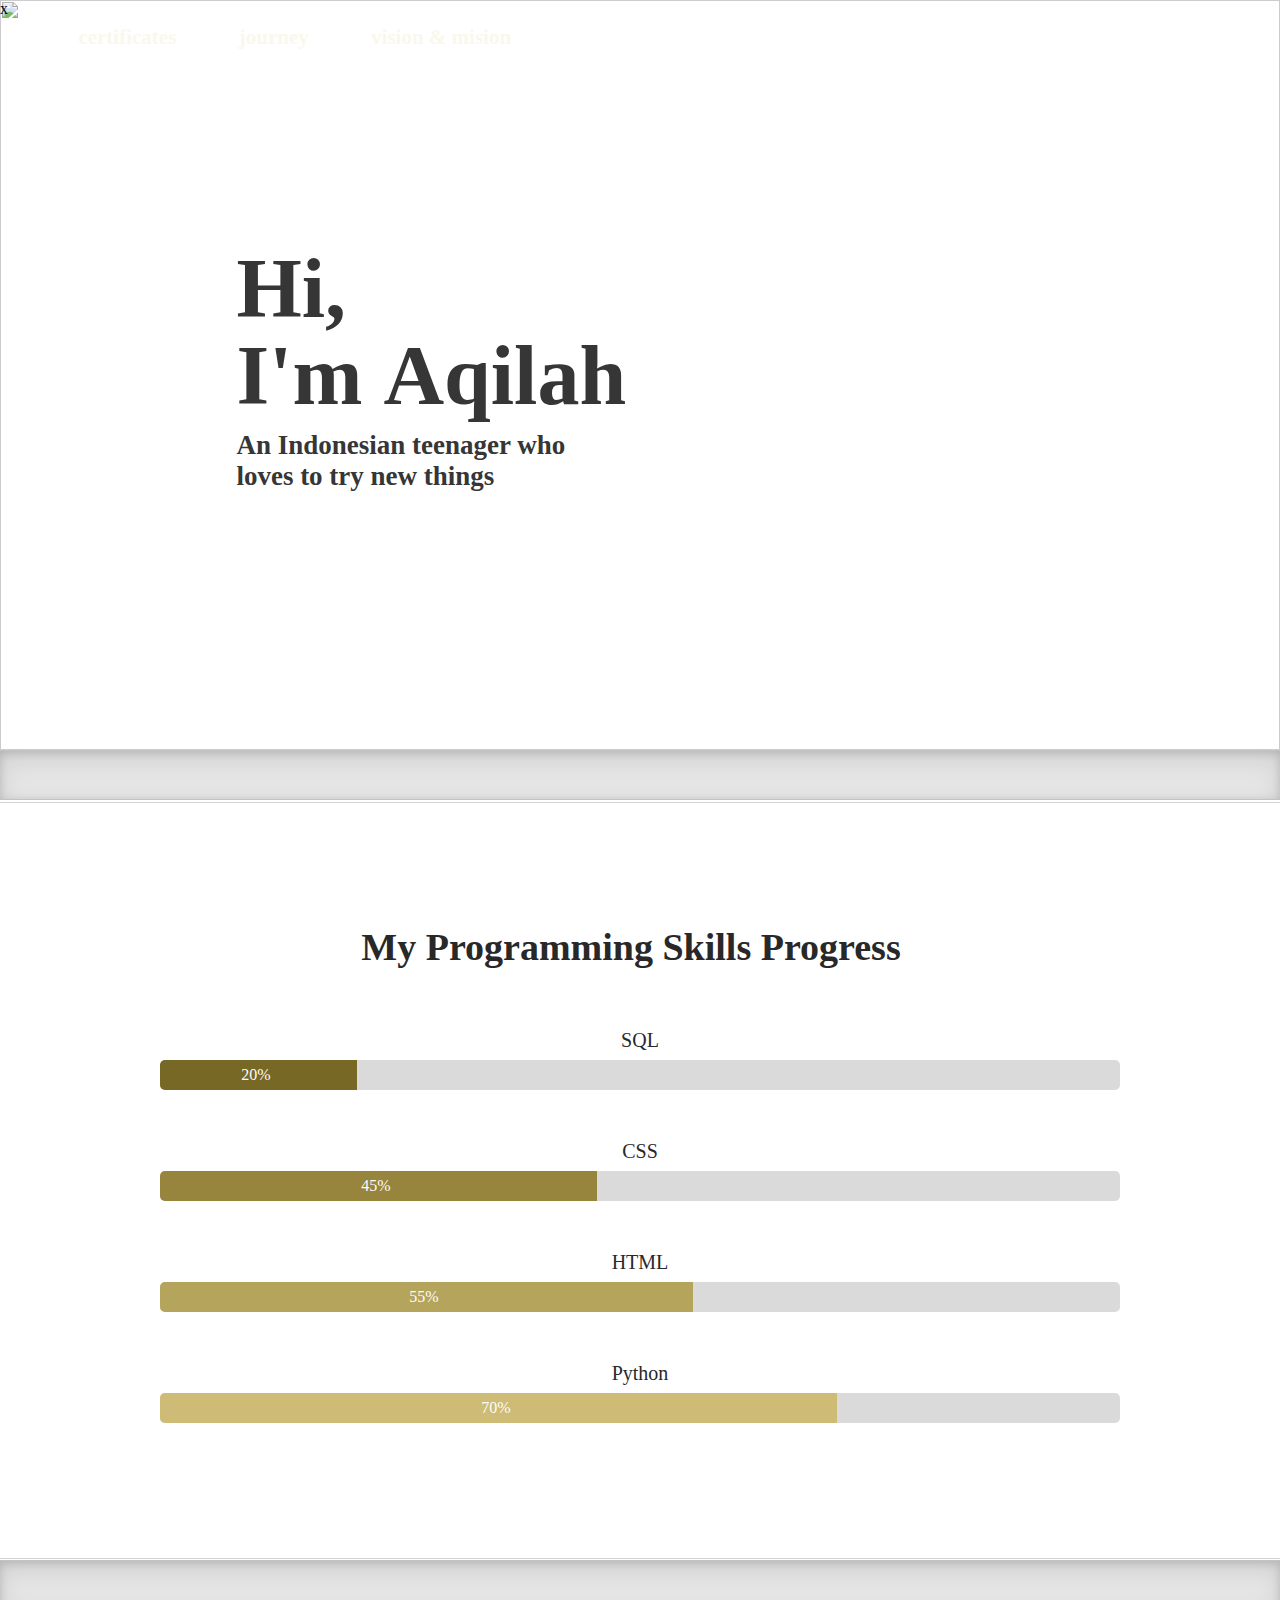
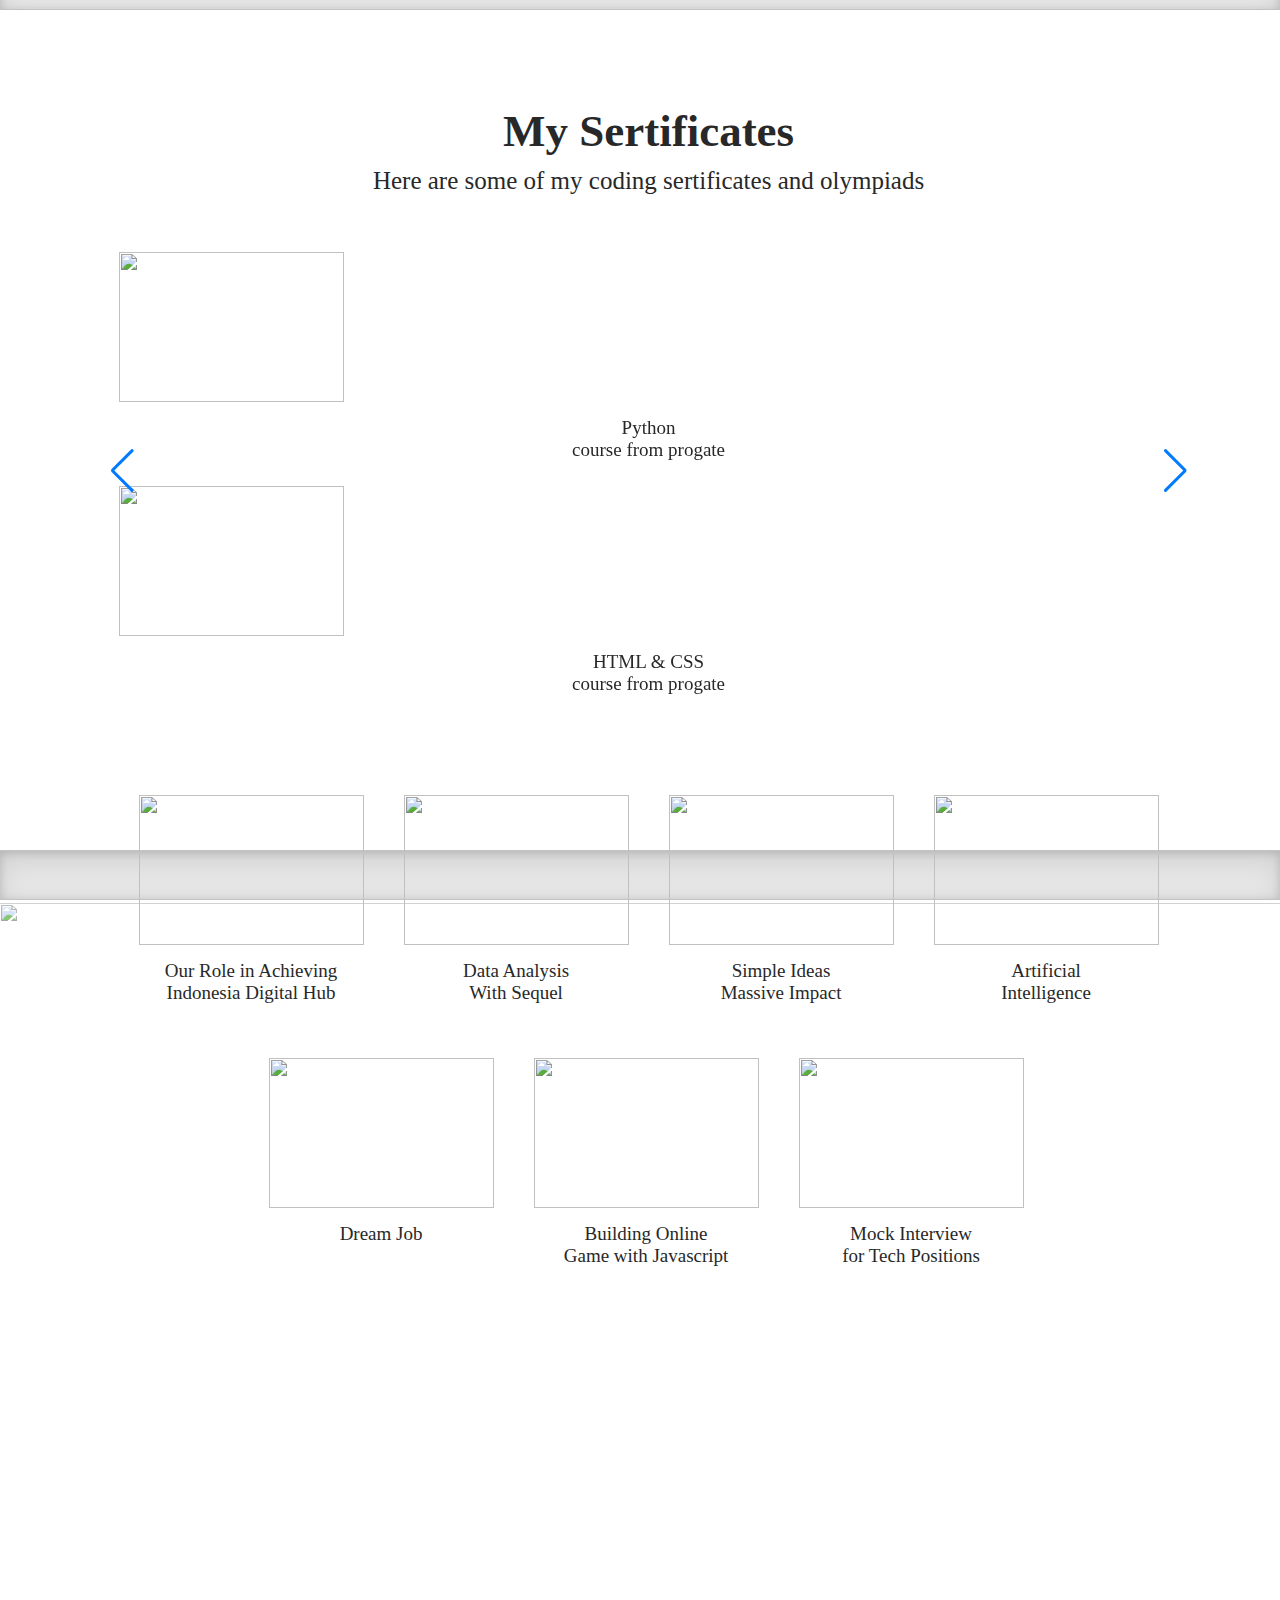
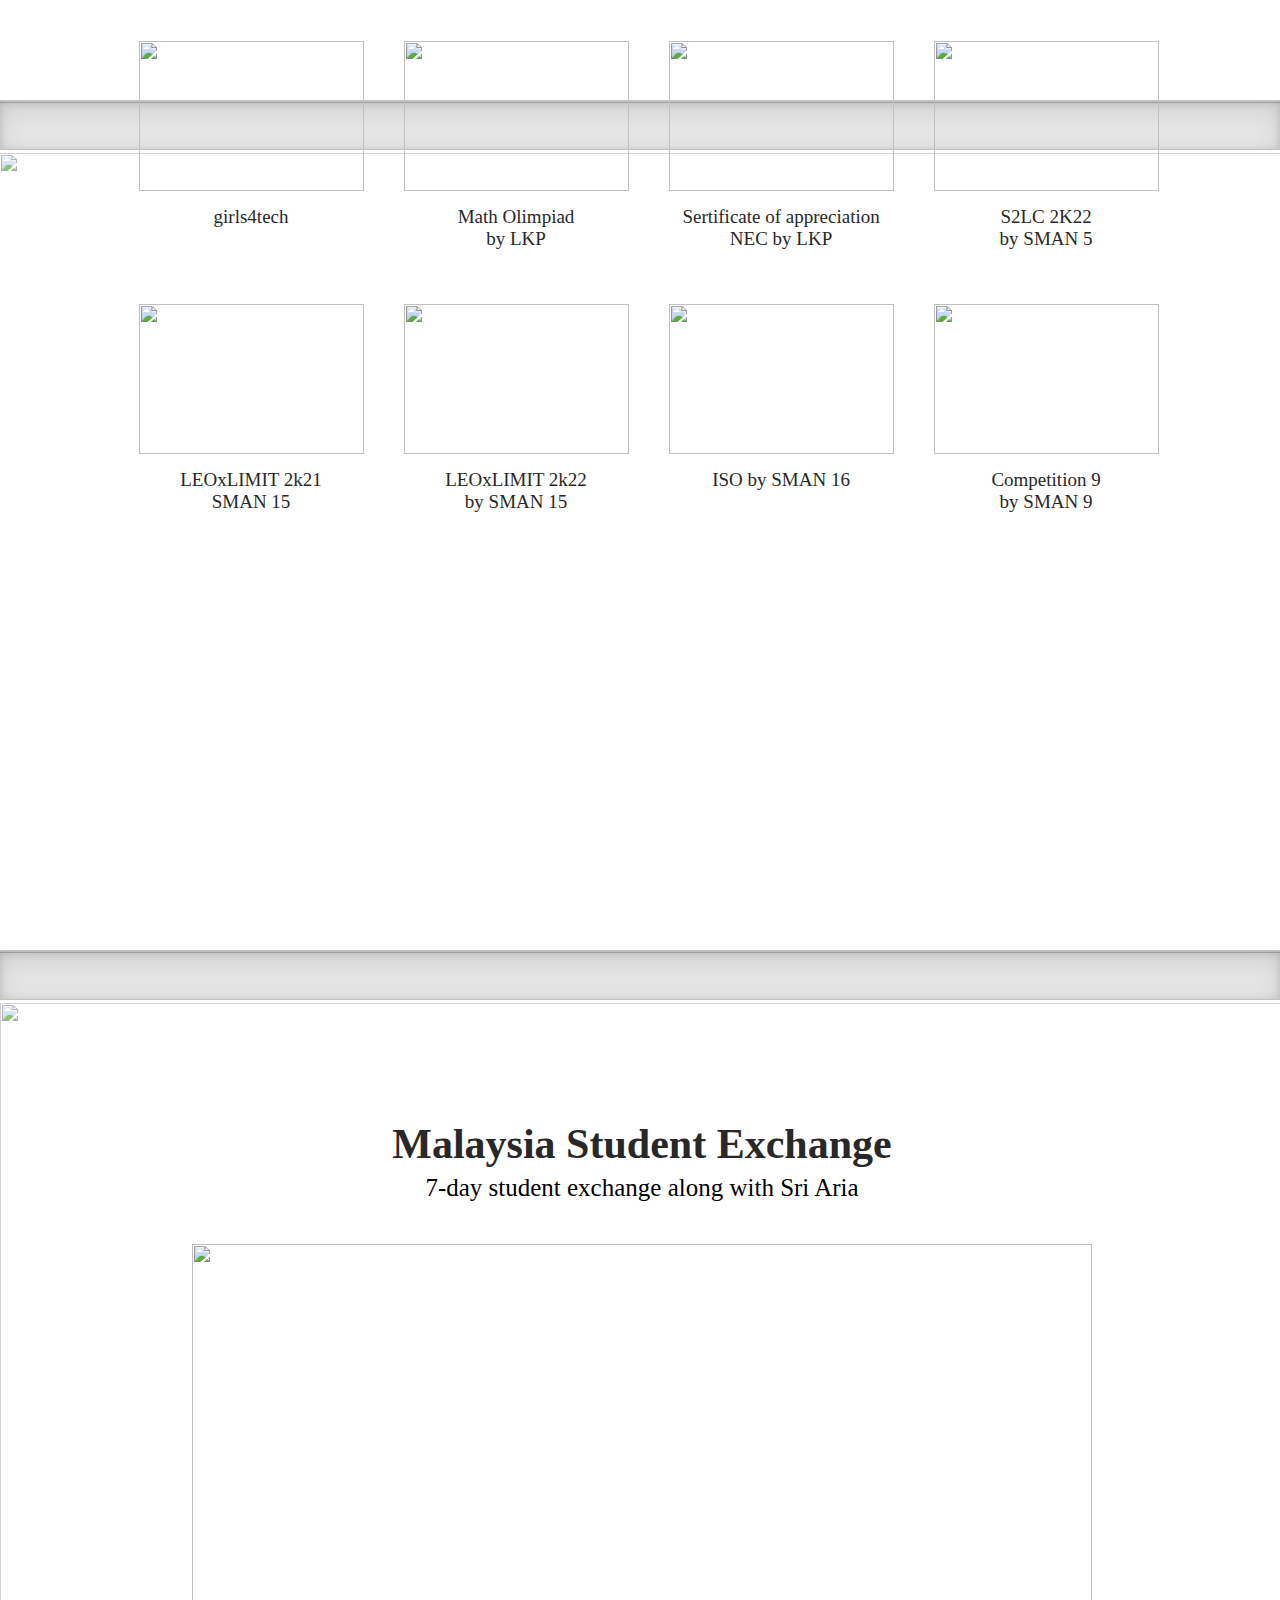
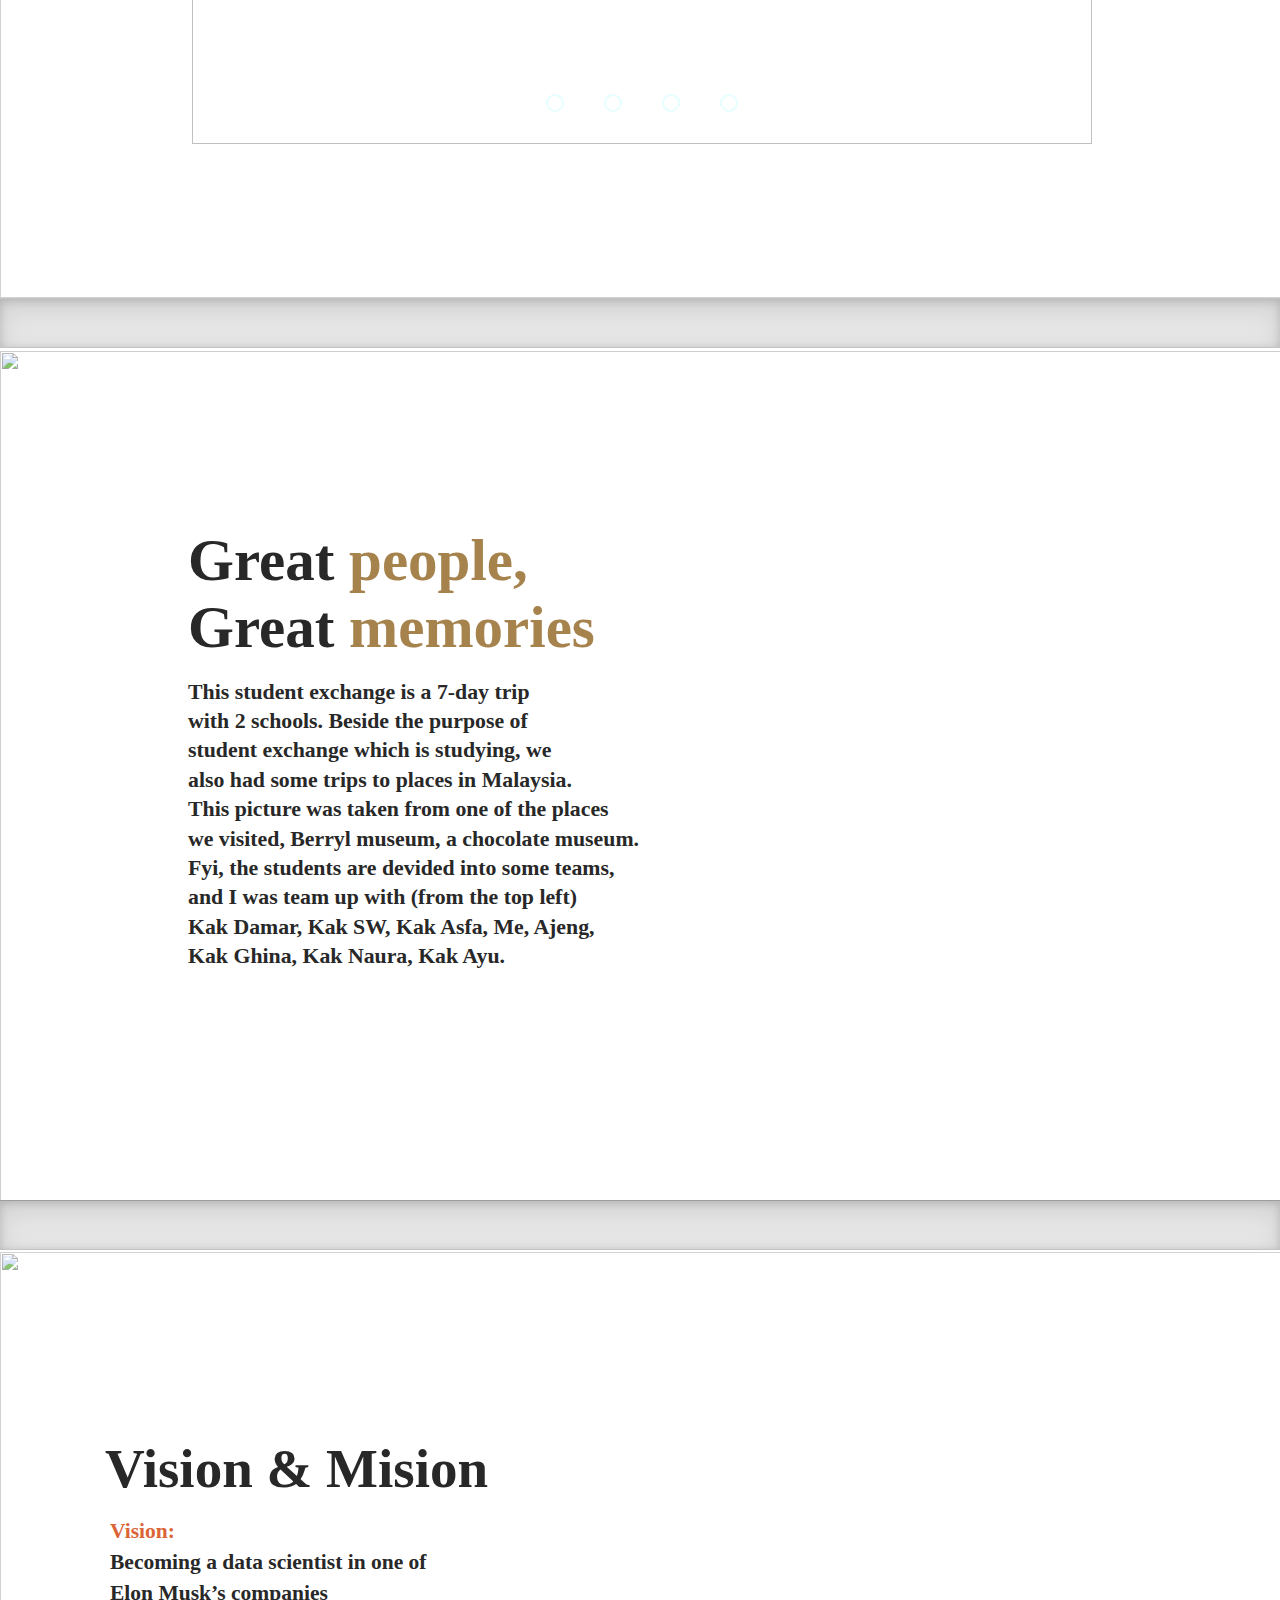
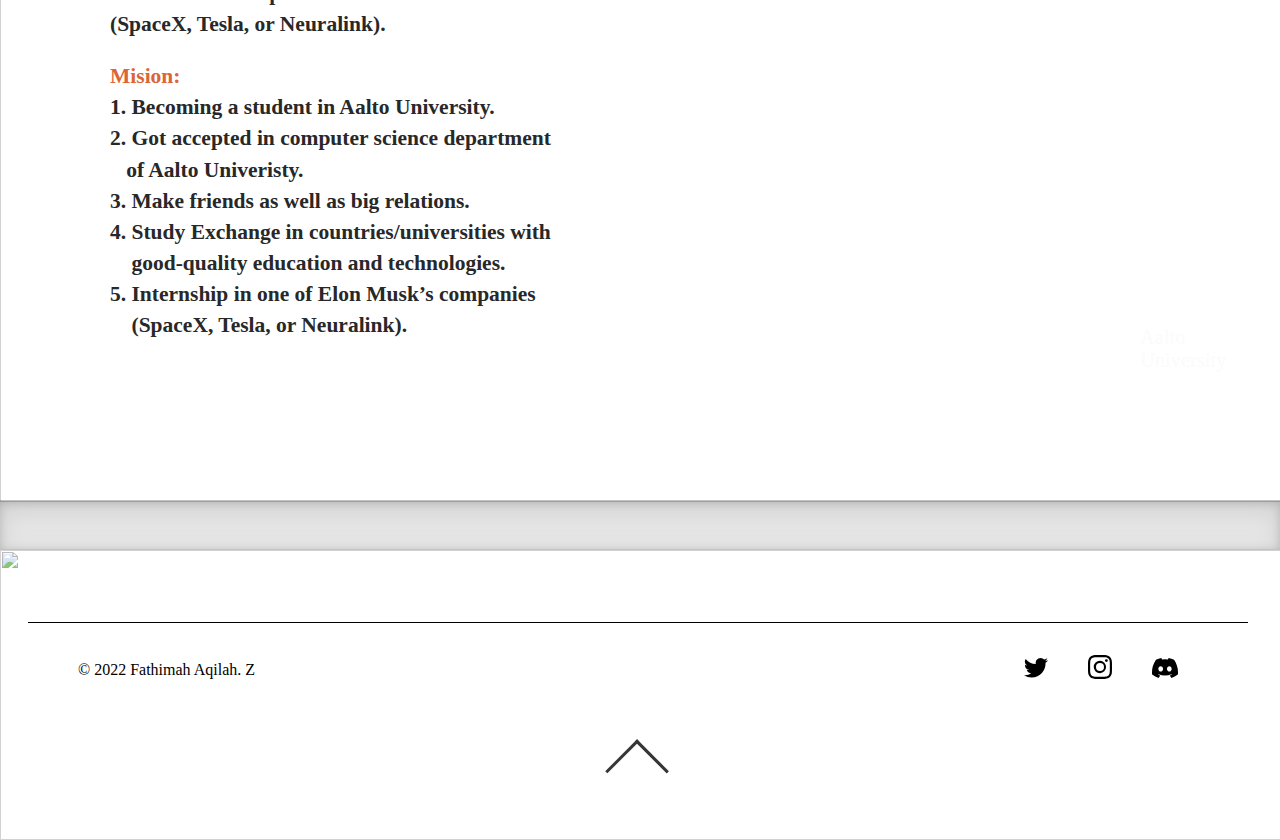
==== index.html @ 6ef03321 "Rename portiofolio3.html to index.html" ====
<!DOCTYPE html>
<html>
	<head>
		<title>portofolio3</title>
		<meta charset="utf-8">
		<meta name="viewport" content="width=device-width, initial-scale=1.0">
		<link rel="stylesheet" href="portofolio3.css">
		<link rel="stylesheet" href="https://cdn.jsdelivr.net/npm/swiper@9/swiper-bundle.min.css" />
	</head>
	<body>


		<div class="first-page">
			<img src="/ProjectAkhir/myimages/wallpaper4.jpeg" alt="" class="bg">
			<img src="/ProjectAkhir/myimages/decoration1.png" alt="" class="decor1">
			<img src="/ProjectAkhir/myimages/decoration1.png" alt="" class="decor2">


			<div class="navbar" id="navbar">
				<ul>
					<!-- <li><a href="#skills">skills</a></li> -->
					<li><a href="#sertificate">certificates</a></li>
					<li><a href="#journey">journey</a></li>
					<li><a href="#v&m">vision & mision</a></li>
				</ul>
			</div>



			<div class="intro">
				<img src="/ProjectAkhir/myimages/myself.png" alt="">
				<div class="intro-desc">
					<h1 class="h1-1">Hi,</h1>
					<h1 class="h1-2">I'm <strong>Aqilah</strong></h1>
					<p>An Indonesian teenager who <br> loves to try new things</p>
				</div>
			</div>
			
		</div>

		<div class="devider1" id="skills"></div>

		<div class="skills">
			<!-- <img src="/ProjectAkhir/myimages/wallpaper3.png" alt="" class="bg-2">
			<img src="/ProjectAkhir/myimages/wallpaper3.png" alt="" class="bg-3">
			<img src="/ProjectAkhir/myimages/flower2.png" alt="" class="flower1">
			<img src="/ProjectAkhir/myimages/flower2.png" alt="" class="flower2"> -->

			<img src="/ProjectAkhir/myimages/wallpaper4.jpeg" alt="" class="bg-4">

			<h1>My Programming Skills Progress</h1>
			<div class="bars">
				<div class="progress-bar">
					<p>SQL</p>
					<div class="animated-progress progress-sql">
						<span data-progress="20">20%</span>
					</div>
				</div>
				<div class="progress-bar">
					<p>CSS</p>
					<div class="animated-progress progress-css">
						<span data-progress="45">45%</span>
					</div>
				</div>
				<div class="progress-bar">
					<p>HTML</p>
					<div class="animated-progress progress-html">
						<span data-progress="55">55%</span>
					</div>
				</div>
				<div class="progress-bar">
					<p>Python</p>
					<div class="animated-progress progress-python">
						<span data-progress="70">70%</span>
					</div>
				</div>
			</div>
		</div>

		<div class="devider2" id="sertificate"></div>

		<div class="sertificate">
			<div class="ser-desc">
				<h1>My Sertificates</h1>
				<p>Here are some of my coding sertificates and olympiads</p>
			</div>
			<div class="items">
				<div class="swiper mySwiper">
					<div class="swiper-wrapper">
						<div class="swiper-slide">
							<div class="myItem">
								<img src="/ProjectAkhir/certificates/Python.png" alt="">
								<p>Python <br> course from progate</p>
							</div>
							<div class="myItem">
								<img src="/ProjectAkhir/certificates/html&css.png" alt="">
								<p> HTML & CSS <br> course from progate</p>
							</div>
						</div>
		
						<div class="swiper-slide">
							<div class="myItem">
								<img src="/ProjectAkhir/certificates/Javascript.png" alt="">
								<p>Javascript <br> course from progate</p>
							</div>
							<div class="myItem">
								<img src="/ProjectAkhir/certificates/Java.png" alt="">
								<p>Java <br> course from progate</p>
							</div>
						</div>
		
						<div class="swiper-slide">
							<div class="myItem">
								<img src="/ProjectAkhir/certificates/Ruby.png" alt="">
								<p>Ruby <br> course from progate</p>
							</div>
							<div class="myItem">
								<img src="/ProjectAkhir/certificates/SQL.png" alt="">
								<p>Sequel <br> course from progate</p>
							</div>
						</div>
		
						<div class="swiper-slide">
							<div class="myItem">
								<img src="/ProjectAkhir/certificates/CommandLine.png" alt="">
								<p>Command Line <br> course from progate</p>
							</div>
						</div>
					</div>
		
		
				<div class="swiper-button-next"></div>
				<div class="swiper-button-prev"></div>
				<div class="swiper-pagination"></div>
			</div>

				<div class="fourth">
					<img src="/ProjectAkhir/myimages/wallpaper4.jpeg" alt="" class="bg-6">

					<div class="third-row">
						<div class="myItem">
							<img src="/ProjectAkhir/certificates/Our Role in Achieving Indonesia Digital Hub.png" alt="">
							<p>Our Role in Achieving <br> Indonesia Digital Hub</p>
						</div>
						<div class="myItem">
							<img src="/ProjectAkhir/certificates/Data Analysis With SQL.png" alt="">
							<p>Data Analysis <br> With Sequel</p>
						</div>
						<div class="myItem">
							<img src="/ProjectAkhir/certificates/Simple Ideas, Massive Impact.png" alt="">
							<p>Simple Ideas <br> Massive Impact</p>
						</div>
						<div class="myItem">
							<img src="/ProjectAkhir/certificates/Artificial Intelligence.png" alt="">
							<p>Artificial <br> Intelligence</p>
						</div>
					</div>
					<div class="forth-row">
						<div class="myItem">
							<img src="/ProjectAkhir/certificates/Dream Job.png" alt="">
							<p>Dream Job</p>
						</div>
						<div class="myItem">
							<img src="/ProjectAkhir/certificates/Building Online Game with js.png" alt="">
							<p>Building Online <br> Game with Javascript</p>
						</div>
						<div class="myItem">
							<img src="/ProjectAkhir/certificates/Mock Interview for Tech Positions.png" alt="">
							<p>Mock Interview <br> for Tech Positions</p>
						</div>
					</div>
				</div>


				<div class="fifth">
					<img src="/ProjectAkhir/myimages/wallpaper4.jpeg" alt="" class="bg-7">

					<div class="fifth-row">
						<div class="myItem">
							<img src="/ProjectAkhir/certificates/girls4tech.jpg" alt="">
							<p>girls4tech</p>
						</div>
						<div class="myItem">
							<img src="/ProjectAkhir/certificates/olim mtk.png" alt="">
							<p>Math Olimpiad <br> by LKP</p>
						</div>
						<div class="myItem">
							<img src="/ProjectAkhir/certificates/Piagam NEC by LKP.png" alt="">
							<p>Sertificate of appreciation <br> NEC by LKP</p>
						</div>
						<div class="myItem">
							<img src="/ProjectAkhir/certificates/S2LC 2022.png" alt="">
							<p>S2LC 2K22 <br> by SMAN 5</p>
						</div>
					</div>
					<div class="sixth-row">
						<div class="myItem">
							<img src="/ProjectAkhir/certificates/LEOxLIMIT 2K21.png" alt="">
							<p>LEOxLIMIT 2k21 <br> SMAN 15</p>
						</div>
						<div class="myItem">
							<img src="/ProjectAkhir/certificates/LEOxLIMIT 2K22.png" alt="">
							<p>LEOxLIMIT 2k22 <br> by SMAN 15</p>
						</div>
						<div class="myItem">
							<img src="/ProjectAkhir/certificates/ISO.png" alt="">
							<p>ISO by SMAN 16</p>
						</div>
						<div class="myItem">
							<img src="/ProjectAkhir/certificates/C9 competition.png" alt="">
							<p>Competition 9 <br> by SMAN 9</p>
						</div>
					</div>
				</div>



			</div>
		</div>


		<div class="popup-image">
			<span>&times;</span>
			<img src="/ProjectAkhir/certificates/Python.png" alt="">
		</div>

		<script>
			document.querySelectorAll('.myItem img').forEach(image => {
				image.onclick = () => {
					document.querySelector('.popup-image').style.display = 'block';
					document.querySelector('.popup-image img').src = image.getAttribute('src');
				}
			})

			document.querySelector('.popup-image span').onclick = () =>{
				document.querySelector('.popup-image').style.display = 'none';
			}
		</script>

		<div class="devider3"></div>
		<div class="devider4"></div>
		<div class="devider5" id="journey"></div>


		<img src="/ProjectAkhir/myimages/wallpaper4.jpeg" alt="" class="bg-8">

		<div class="slider">
			<h1>Malaysia Student Exchange</h1>
			<p>7-day student exchange along with Sri Aria</p>
			<div class="slides">
				<!--radio buttons start-->
				<input type="radio" name="radio-btn" id="radio1">
				<input type="radio" name="radio-btn" id="radio2">
				<input type="radio" name="radio-btn" id="radio3">
				<input type="radio" name="radio-btn" id="radio4">
				<!--radio buttons end-->
				<!--slide images start-->
				<div class="slide first">
					<img src="/ProjectAkhir/myimages/1.jpg" alt="">
				</div>
				<div class="slide">
					<img src="/ProjectAkhir/myimages/2.jpg" alt="">
				</div>
				<div class="slide">
					<img src="/ProjectAkhir/myimages/3.jpg" alt="">
				</div>
				<div class="slide">
					<img src="/ProjectAkhir/myimages/4.jpg" alt="">
				</div>
				<!--slide images end-->
				<!--automatic navigation start-->
				<div class="navigation-auto">
					<div class="auto-btn1"></div>
					<div class="auto-btn2"></div>
					<div class="auto-btn3"></div>
					<div class="auto-btn4"></div>
				</div>
			  <!--automatic navigation end-->
			</div>
			<!--manual navigation start-->
			<div class="navigation-manual">
				<label for="radio1" class="manual-btn"></label>
				<label for="radio2" class="manual-btn"></label>
				<label for="radio3" class="manual-btn"></label>
				<label for="radio4" class="manual-btn"></label>
			</div>
			<!--manual navigation end-->
		</div>
		  <!--image slider end-->
	  
		<script type="text/javascript">
			var counter = 1;
			setInterval(function(){
				document.getElementById('radio' + counter).checked = true;
				counter++;
				if(counter > 4){
				counter = 1;
				}
			}, 5000);
		</script>
	  
		<div class="devider6"></div>

		<img src="/ProjectAkhir/myimages/wallpaper4.jpeg" alt="" class="bg-9">

		<div class="sixth">
			<img src="/ProjectAkhir/myimages/My team.jpg" alt="" class="sixth-img">
			<div class="sixth-info">
				<h1 style="margin-top: -5px;">Great <span>people,</span></h1>
				<h1 class='h1-2'>Great <span>memories</span></h1>
				<pre>This student exchange is a 7-day trip 
with 2 schools. Beside the purpose of 
student exchange which is studying, we 
also had some trips to places in Malaysia. 
This picture was taken from one of the places
we visited, Berryl museum, a chocolate museum.
Fyi, the students are devided into some teams,
and I was team up with (from the top left)
Kak Damar, Kak SW, Kak Asfa, Me, Ajeng, 
Kak Ghina, Kak Naura, Kak Ayu.</pre>
			</div>
		</div>

		<div class="devider7" id="v&m"></div>

		<svg xmlns="http://www.w3.org/2000/svg" style="display: none;">
			<symbol id="bootstrap" viewBox="0 0 118 94">
			<title>Bootstrap</title>
				<path fill-rule="evenodd" clip-rule="evenodd" d="M24.509 0c-6.733 0-11.715 5.893-11.492 12.284.214 6.14-.064 14.092-2.066 20.577C8.943 39.365 5.547 43.485 0 44.014v5.972c5.547.529 8.943 4.649 10.951 11.153 2.002 6.485 2.28 14.437 2.066 20.577C12.794 88.106 17.776 94 24.51 94H93.5c6.733 0 11.714-5.893 11.491-12.284-.214-6.14.064-14.092 2.066-20.577 2.009-6.504 5.396-10.624 10.943-11.153v-5.972c-5.547-.529-8.934-4.649-10.943-11.153-2.002-6.484-2.28-14.437-2.066-20.577C105.214 5.894 100.233 0 93.5 0H24.508zM80 57.863C80 66.663 73.436 72 62.543 72H44a2 2 0 01-2-2V24a2 2 0 012-2h18.437c9.083 0 15.044 4.92 15.044 12.474 0 5.302-4.01 10.049-9.119 10.88v.277C75.317 46.394 80 51.21 80 57.863zM60.521 28.34H49.948v14.934h8.905c6.884 0 10.68-2.772 10.68-7.727 0-4.643-3.264-7.207-9.012-7.207zM49.948 49.2v16.458H60.91c7.167 0 10.964-2.876 10.964-8.281 0-5.406-3.903-8.178-11.425-8.178H49.948z"></path>
			</symbol>
			<symbol id="facebook" viewBox="0 0 16 16">
				<path d="M16 8.049c0-4.446-3.582-8.05-8-8.05C3.58 0-.002 3.603-.002 8.05c0 4.017 2.926 7.347 6.75 7.951v-5.625h-2.03V8.05H6.75V6.275c0-2.017 1.195-3.131 3.022-3.131.876 0 1.791.157 1.791.157v1.98h-1.009c-.993 0-1.303.621-1.303 1.258v1.51h2.218l-.354 2.326H9.25V16c3.824-.604 6.75-3.934 6.75-7.951z"/>
			</symbol>
			<symbol id="instagram" viewBox="0 0 16 16">
				<path d="M8 0C5.829 0 5.556.01 4.703.048 3.85.088 3.269.222 2.76.42a3.917 3.917 0 0 0-1.417.923A3.927 3.927 0 0 0 .42 2.76C.222 3.268.087 3.85.048 4.7.01 5.555 0 5.827 0 8.001c0 2.172.01 2.444.048 3.297.04.852.174 1.433.372 1.942.205.526.478.972.923 1.417.444.445.89.719 1.416.923.51.198 1.09.333 1.942.372C5.555 15.99 5.827 16 8 16s2.444-.01 3.298-.048c.851-.04 1.434-.174 1.943-.372a3.916 3.916 0 0 0 1.416-.923c.445-.445.718-.891.923-1.417.197-.509.332-1.09.372-1.942C15.99 10.445 16 10.173 16 8s-.01-2.445-.048-3.299c-.04-.851-.175-1.433-.372-1.941a3.926 3.926 0 0 0-.923-1.417A3.911 3.911 0 0 0 13.24.42c-.51-.198-1.092-.333-1.943-.372C10.443.01 10.172 0 7.998 0h.003zm-.717 1.442h.718c2.136 0 2.389.007 3.232.046.78.035 1.204.166 1.486.275.373.145.64.319.92.599.28.28.453.546.598.92.11.281.24.705.275 1.485.039.843.047 1.096.047 3.231s-.008 2.389-.047 3.232c-.035.78-.166 1.203-.275 1.485a2.47 2.47 0 0 1-.599.919c-.28.28-.546.453-.92.598-.28.11-.704.24-1.485.276-.843.038-1.096.047-3.232.047s-2.39-.009-3.233-.047c-.78-.036-1.203-.166-1.485-.276a2.478 2.478 0 0 1-.92-.598 2.48 2.48 0 0 1-.6-.92c-.109-.281-.24-.705-.275-1.485-.038-.843-.046-1.096-.046-3.233 0-2.136.008-2.388.046-3.231.036-.78.166-1.204.276-1.486.145-.373.319-.64.599-.92.28-.28.546-.453.92-.598.282-.11.705-.24 1.485-.276.738-.034 1.024-.044 2.515-.045v.002zm4.988 1.328a.96.96 0 1 0 0 1.92.96.96 0 0 0 0-1.92zm-4.27 1.122a4.109 4.109 0 1 0 0 8.217 4.109 4.109 0 0 0 0-8.217zm0 1.441a2.667 2.667 0 1 1 0 5.334 2.667 2.667 0 0 1 0-5.334z"/>
			</symbol>
			<symbol id="twitter" viewBox="0 0 16 16">
				<path d="M5.026 15c6.038 0 9.341-5.003 9.341-9.334 0-.14 0-.282-.006-.422A6.685 6.685 0 0 0 16 3.542a6.658 6.658 0 0 1-1.889.518 3.301 3.301 0 0 0 1.447-1.817 6.533 6.533 0 0 1-2.087.793A3.286 3.286 0 0 0 7.875 6.03a9.325 9.325 0 0 1-6.767-3.429 3.289 3.289 0 0 0 1.018 4.382A3.323 3.323 0 0 1 .64 6.575v.045a3.288 3.288 0 0 0 2.632 3.218 3.203 3.203 0 0 1-.865.115 3.23 3.23 0 0 1-.614-.057 3.283 3.283 0 0 0 3.067 2.277A6.588 6.588 0 0 1 .78 13.58a6.32 6.32 0 0 1-.78-.045A9.344 9.344 0 0 0 5.026 15z"/>
			</symbol>
			<symbol id="discord" viewBox="0 0 16 16">
				<path d="M13.545 2.907a13.227 13.227 0 0 0-3.257-1.011.05.05 0 0 0-.052.025c-.141.25-.297.577-.406.833a12.19 12.19 0 0 0-3.658 0 8.258 8.258 0 0 0-.412-.833.051.051 0 0 0-.052-.025c-1.125.194-2.22.534-3.257 1.011a.041.041 0 0 0-.021.018C.356 6.024-.213 9.047.066 12.032c.001.014.01.028.021.037a13.276 13.276 0 0 0 3.995 2.02.05.05 0 0 0 .056-.019c.308-.42.582-.863.818-1.329a.05.05 0 0 0-.01-.059.051.051 0 0 0-.018-.011 8.875 8.875 0 0 1-1.248-.595.05.05 0 0 1-.02-.066.051.051 0 0 1 .015-.019c.084-.063.168-.129.248-.195a.05.05 0 0 1 .051-.007c2.619 1.196 5.454 1.196 8.041 0a.052.052 0 0 1 .053.007c.08.066.164.132.248.195a.051.051 0 0 1-.004.085 8.254 8.254 0 0 1-1.249.594.05.05 0 0 0-.03.03.052.052 0 0 0 .003.041c.24.465.515.909.817 1.329a.05.05 0 0 0 .056.019 13.235 13.235 0 0 0 4.001-2.02.049.049 0 0 0 .021-.037c.334-3.451-.559-6.449-2.366-9.106a.034.034 0 0 0-.02-.019Zm-8.198 7.307c-.789 0-1.438-.724-1.438-1.612 0-.889.637-1.613 1.438-1.613.807 0 1.45.73 1.438 1.613 0 .888-.637 1.612-1.438 1.612Zm5.316 0c-.788 0-1.438-.724-1.438-1.612 0-.889.637-1.613 1.438-1.613.807 0 1.451.73 1.438 1.613 0 .888-.631 1.612-1.438 1.612Z"/>
			</symbol>
		</svg>

		<img src="/ProjectAkhir/myimages/wallpaper44.jpeg" alt="" class="bg-10">

		<img src="/ProjectAkhir/myimages/wallpaper4.jpeg" alt="" class="bg-11">

		<div class="seventh">
			<div class="seventh-desc">
				<h1>Vision & Mision</h1>
				<pre class="pre-1">
					<span>Vision:</span>
					Becoming a data scientist in one of 
					Elon Musk’s companies 
					(SpaceX, Tesla, or Neuralink).
				</pre>
				<pre style="margin-top: -32px;">
					<span>Mision:</span>
					1. Becoming a student in Aalto University.
					2. Got accepted in computer science department
					   of Aalto Univeristy.
					3. Make friends as well as big relations.
					4. Study Exchange in countries/universities with 
					    good-quality education and technologies.
					5. Internship in one of Elon Musk’s companies 
					    (SpaceX, Tesla, or Neuralink).
				</pre>
			</div>
			<p>Aalto University</p>
			<img src="/ProjectAkhir/myimages/aalto university.jpeg" alt="">
		</div>

		<div class="devider8"></div>

		<a href="#navbar"><div class="arrow"></div></a>

		<!-- footer -->x
		<footer class="d-flex flex-wrap justify-content-between align-items-center py-3 my-4 border-top">
			<div class="col-md-4 d-flex align-items-center">
				<span class="mb-3 mb-md-0 text-muted" style="margin-left: 50px;">&copy; 2022 Fathimah Aqilah. Z</span>
			</div>
		
			<ul class="nav col-md-4 justify-content-end list-unstyled d-flex" style="margin-right: 50px; margin-top: -2.5px;">
				<li class="ms-3"><a class="text-muted" href="https://twitter.com/wwwmanusiacom?t=icnaTRRsGzBmPPWQymTetA&s=08" target="_blank"><svg class="bi" width="24" height="24"><use xlink:href="#twitter"/></svg></a></li>
				<li class="ms-3"><a class="text-muted" href="https://instagram.com/aqilahhhxx___?igshid=ZDdkNTZiNTM=" target="_blank"><svg class="bi" width="24" height="24"><use xlink:href="#instagram"/></svg></a></li>
				<li class="ms-3"><a class="text-muted" href="discordapp.com/users/816463327596904460" target="_blank"><svg class="bi" width="26" height="26"><use xlink:href="#discord"/></svg></a></li>
			</ul>
		</footer>
	</body>
</html>
---- portofolio3.css ----
body {
	margin: 0;
	padding: 0;
	justify-content: center;
	align-items: center;
    overflow-x: hidden;
}

.navbar {
	display: flex;
}

.navbar ul {
	position: absolute;
	top: 9px;
	left: -1%;
	list-style: none;
	display: flex;
}

.navbar ul li {
    font-weight: 550;
	margin-left: 40px;
	font-size: 21px;
	font-family:'Segoe UI';
}

.navbar ul li a {
	color: rgb(250, 247, 236);
	text-decoration: none;
	transition: 0.22s all ease;
    padding: 8.2px 11.2px;
    border-radius: 17px;
}

.navbar ul li a:hover {
	color: rgb(151, 134, 69);
    background: #fff7ec;
    border-radius: 17px;
    padding: 8.2px 11.2px;
}

.bg {
    z-index: -2;
    width: 100%;
    height: 750px;
    position: absolute;
    opacity: 0.8;
}

.bg-2 {
    z-index: -5;
    left: -0.2px;
    top: -97px;
    width: 50%;
    height: 757px;
    position: absolute;
    transform: scaleX(-1);
    opacity: 0.7;
}

.bg-3 {
    z-index: -5;
    right: -0.2px;
    top: -97px;
    width: 50%;
    height: 757px;
    position: absolute;
    transform: scaleX(-1);
    transform: scaleY(-1);
    opacity: 0.7;
}

.bg-4 {
    z-index: -2;
    width: 150%;
    left: -100px;
    top: -98px;
    height: 757px;
    position: absolute;
    opacity: 0.7;
}

.bg-5 {
    z-index: -5;
    left: -100px;
    top: -61.84px;
    width: 150%;
    height: 836.5px;
    position: absolute;
    opacity: 0.7;
}

.bg-6 {
    z-index: -5;
    left: -100px;
    top: 828.1px;
    width: 120%;
    height: 800px;
    position: absolute;
    opacity: 0.7;
}

.bg-7 {
    z-index: -5;
    left: -100px;
    top: 1678px;
    width: 120%;
    height: 800px;
    position: absolute;
    opacity: 0.7;
}

.bg-8 {
    z-index: -5;
    position: absolute;
    width: 120%;
    height: 895px;
    top: 4203px;
    opacity: 0.7;
}

.bg-9 {
    z-index: -5;
    position: absolute;
    width: 120%;
    height: 850px;
    top: 5151.35px;
    opacity: 0.75;
}

.bg-10 {
    z-index: -5;
    position: absolute;
    width: 120%;
    height: 290px;
    top: 6950px;
    opacity: 0.7;
}

.bg-11 {
    z-index: -5;
    position: absolute;
    width: 120%;
    height: 850px;
    top: 6052px;
    opacity: 0.7;
}

.intro {
	position: absolute;
	display: flex;
	top: 170px;
	left: 13%;
}

.intro img {
	border-radius: 32% 68% 64% 36% / 35% 36% 64% 65% ;
	height: 470px;
	margin-right: 70px;
    margin-top: 2px;
}

.intro-desc {
	margin-top: 110px;
}

.intro-desc h1, .intro-desc p {
    color: rgb(54, 54, 54);
}

.intro-desc h1{
	font-size: 84px;
	margin-top: -40px;
}

.intro-desc .h1-1 {
    margin-bottom: 30px;
}

.intro-desc p {
    font-weight: 600;
	font-size: 27px;
	margin-top: -50px;
}





.container-cat {
    height: 200px;
    width: 350px;
    position: absolute;
    transform: translate(-50%, -50%);
    left: 70%;
    top: 570px;
}
.cat {
    background-color: #eab362;
    height: 65px;
    width: 80px;
    border-radius: 0 80px 80px 0;
    position: absolute;
    bottom: 60px;
    right: 50px;
}
.ear {
    height: 15px;
    width: 15px;
    background-color: #f19b1a;
    position: absolute;
    bottom: 64px;
    left: 8px;
    border-radius: 20px 0 0 0;
    box-shadow: 25px 0 #f19b1a;
}
.eye,
.eye:before {
    height: 7px;
    width: 10px;
    border: 2px solid #2c2c2c;
    position: absolute;
    border-radius: 0 0 15px 15px;
    border-top: none;
}
.eye {
    top: 18px;
    left: 15px;
}
.eye:before {
    content: "";
    left: 30px;
}
.nose {
    background-color: #ffffff;
    height: 12px;
    width: 12px;
    border-radius: 50%;
    position: absolute;
    top: 32px;
    left: 25px;
    box-shadow: 12px 0 #ffffff;
}
.nose:before {
    content: "";
    width: 12px;
    height: 8px;
    position: absolute;
    background-color: #ffffff;
    left: 6px;
}
.nose:after {
    content: "";
    position: absolute;
    height: 0;
    width: 0;
    border-top: 8px solid #eab362;
    border-left: 5px solid transparent;
    border-right: 5px solid transparent;
    bottom: 7px;
    left: 6px;
}
.mouth {
    background-color: #2c2c2c;
    height: 15px;
    width: 17px;
    position: absolute;
    border-radius: 0 0 5px 5px;
    top: 38px;
    left: 27px;
    animation: mouth-move 2s infinite;
    transform-origin: top;
}
@keyframes mouth-move {
    50% {
        transform: scaleY(0.7);
    }
}
.body {
    background-color: #eab362;
    height: 90px;
    width: 140px;
    position: absolute;
    right: 65px;
    bottom: 0;
    border-radius: 60px 60px 0 0;
    animation: sleep 2s infinite;
    transform-origin: bottom right;
}
@keyframes sleep {
    50% {
        transform: scale(0.9, 1.05);
    }
}
.tail {
    background-color: #f19b1a;
    height: 20px;
    width: 100px;
    position: absolute;
    right: 150px;
    bottom: 0;
    border-radius: 20px 0 0 20px;
}
.body:before {
    content: "";
    position: absolute;
    background-color: #ffffff;
    height: 12px;
    width: 30px;
    border-radius: 6px;
    bottom: 0;
    left: 22px;
    box-shadow: 45px 0 #ffffff;
}
.bubble {
    height: 20px;
    width: 20px;
    background-color: rgba(255, 255, 255, 0.4);
    position: absolute;
    left: 65px;
    top: 20px;
    border-radius: 50px 50px 50px 5px;
    animation: bubble-scale 2s infinite;
}
@keyframes bubble-scale {
    50% {
        transform: scale(1.6);
    }
}
.shadow {
    height: 10px;
    width: 240px;
    background-color: rgba(0, 0, 0, 0.2);
    border-radius: 10px;
    position: absolute;
    bottom: 52px;
    left: 70px;
    animation: shadow 2s infinite;
}
@keyframes shadow {
    50% {
        transform: scaleX(0.7);
    }
}

.devider1 {
	height: 3rem;
	height: 3rem;
  	background-color: rgba(0, 0, 0, 0.1);
  	border: solid rgba(0, 0, 0, 0.15);
  	border-width: 1px 0;
  	box-shadow: inset 0 0.5em 1.5em rgb(0 0 0 / 10%), inset 0 0.125em 0.5em rgb(0 0 0 / 15%);
	width: 100%;
	position: absolute;
	z-index: -5;
	margin-top: 750px;
}

.devider2 {
	height: 3rem;
	height: 3rem;
  	background-color: rgba(0, 0, 0, 0.1);
  	border: solid rgba(0, 0, 0, 0.15);
  	border-width: 1px 0;
  	box-shadow: inset 0 0.5em 1.5em rgb(0 0 0 / 10%), inset 0 0.125em 0.5em rgb(0 0 0 / 15%);
	width: 100%;
	position: absolute;
	z-index: -5;
	margin-top: 1560px;
}

.devider3 {
    height: 3rem;
	height: 3rem;
  	background-color: rgba(0, 0, 0, 0.1);
  	border: solid rgba(0, 0, 0, 0.15);
  	border-width: 1px 0;
  	box-shadow: inset 0 0.5em 1.5em rgb(0 0 0 / 10%), inset 0 0.125em 0.5em rgb(0 0 0 / 15%);
	width: 100%;
	position: absolute;
	z-index: -5;
	margin-top: 2450px;
}

.devider4 {
    height: 3rem;
	height: 3rem;
  	background-color: rgba(0, 0, 0, 0.1);
  	border: solid rgba(0, 0, 0, 0.15);
  	border-width: 1px 0;
  	box-shadow: inset 0 0.5em 1.5em rgb(0 0 0 / 10%), inset 0 0.125em 0.5em rgb(0 0 0 / 15%);
	width: 100%;
	position: absolute;
	z-index: -5;
	margin-top: 3300px;
}

.devider5 {
    height: 3rem;
	height: 3rem;
  	background-color: rgba(0, 0, 0, 0.1);
  	border: solid rgba(0, 0, 0, 0.15);
  	border-width: 1px 0;
  	box-shadow: inset 0 0.5em 1.5em rgb(0 0 0 / 10%), inset 0 0.125em 0.5em rgb(0 0 0 / 15%);
	width: 100%;
	position: absolute;
	z-index: -5;
	margin-top: 4150px;
}

.devider6 {
    height: 3rem;
	height: 3rem;
  	background-color: rgba(0, 0, 0, 0.1);
  	border: solid rgba(0, 0, 0, 0.15);
  	border-width: 1px 0;
  	box-shadow: inset 0 0.5em 1.5em rgb(0 0 0 / 10%), inset 0 0.125em 0.5em rgb(0 0 0 / 15%);
	width: 100%;
	position: absolute;
	z-index: -5;
	margin-top: 5097.7px;
}

.devider7 {
    height: 3rem;
	height: 3rem;
  	background-color: rgba(0, 0, 0, 0.1);
  	border: solid rgba(0, 0, 0, 0.15);
  	border-width: 1px 0;
  	box-shadow: inset 0 0.5em 1.5em rgb(0 0 0 / 10%), inset 0 0.125em 0.5em rgb(0 0 0 / 15%);
	width: 100%;
	position: absolute;
	z-index: -5;
	margin-top: 6000px;
}

.devider8 {
    height: 3rem;
	height: 3rem;
  	background-color: rgba(0, 0, 0, 0.1);
  	border: solid rgba(0, 0, 0, 0.15);
  	border-width: 1px 0;
  	box-shadow: inset 0 0.5em 1.5em rgb(0 0 0 / 10%), inset 0 0.125em 0.5em rgb(0 0 0 / 15%);
	width: 100%;
	position: absolute;
	z-index: -5;
	margin-top: 6900px;
}


.decor1 {
    position: absolute;
    height: 220px;
    transform: scaleX(-1);
    left: -65px;
    top: -10px;
}

.decor2 {
    position: absolute;
    height: 220px;
    transform: scaleY(-1);
    right: -65px;
    top: 530px;
}


.skills {
    position: absolute;
    top: 900px;
    padding-bottom: 0px;
    height: 3px;
    width: 100%;
    align-items: center;
    justify-content: center;
    text-align: center;
}

.progress {
    position: absolute;
}
  
.skills h1 {
    color: rgb(40, 40, 40);
    font-size: 38px;
    margin-top: 25px;
    margin-bottom: -40px;
    margin-left: -18px;
}
  
.progress-bar {
    margin-top: 100px;
    margin-left: 150px;
}
  
.progress-bar p {
    color: rgb(40, 40, 40);
    font-size: 20px;
    margin-bottom: -12px;
    margin-left: -150px;
}
  
.animated-progress {
    z-index: -2;
    width: 75%;
    height: 30px;
    border-radius: 5px;
    margin: 20px 10px;
    background-color: #dadada;
    overflow: hidden;
    position: absolute;
}
  
.animated-progress span {
    height: 100%;
    display: block;
    width: 0%;
    color: rgb(255, 251, 251);
    line-height: 30px;
    position: absolute;
    padding-right: 5px;
}
  
  
.progress-sql span {
    background-color: rgb(119, 104, 37);
    width: 20%;
    z-index: -1;
}
  
.progress-css span {
    background-color: rgb(151, 133, 61);
    width: 45%;
    z-index: -1;
}
  
.progress-html span {
    background-color: rgb(181, 165, 92);
    width: 55%;
    z-index: -1;
}
  
.progress-python span {
    background-color: rgb(205, 187, 118);
    width: 70%;
    z-index: -1;
}

.flower1 {
    position: absolute;
    z-index: -2;
    height: 280px;
    top: 400px;
    left: -70px;
    rotate: 18deg;
    transform: scaleX(-1);
}

.flower2 {
    position: absolute;
    z-index: -2;
    height: 300px;
    top: -50px;
    right: -70px;
    rotate: -18deg;
}




.sertificate {
    text-align: center;
    position: absolute;
    top: 1675px;
    left: 7.7%;
}

.third {
    height: 760px;
}

.fourth {
    margin-top: 56px;
}

.fifth {
    margin-top: 330px;
}
  
.ser > .myItem:hover {
    top: -10px;
}
  
.ser-desc {
    margin-bottom: 30px;
}

.ser-desc h1, .ser-desc p, .myItem p {
    color: rgb(40, 40, 40);
}
  
.ser-desc h1 {
    font-size: 45px;
    margin-bottom: -15px;
}
  
.ser-desc p {
    font-size: 25px;
    margin-bottom: 32px;
}
  
.first-row, .second-row, .third-row, 
.forth-row, .fifth-row, .sixth-row {
    display: flex;
    margin: 10px 20px;
    text-align: center;
}

.first-row img, .second-row img {
    border: 1px solid rgb(40, 40, 40, 0.15);;
}
  
.second-row, .forth-row {
    margin-left: 150px;
}

.third-row, .forth-row {
    top: 1000px;
}
  
.myItem img {
    margin: 25px 20px;
    width: 225px;
    height: 150px;
    display: flex;
    transition: 0.3s all ease-out;
}
  
.myItem img:hover {
    z-index: 2;
    margin-top: -0.5px;
    cursor: pointer;
}

.myItem p {
    font-size: 19px;
    margin-top: -10px;
}

.popup-image {
    position: fixed;
    z-index: 100;
    height: 100%;
    width: 100%;
    top: 0; 
    left: 0;
    background: rgb(0 0 0 / 20%);
    display: none;
}
  
.popup-image img {
    position: absolute;
    height: 470px;
    width: 720px;
    top: 50%;
    left: 50%;
    transform: translate(-50%, -50%);
}
  
.popup-image span {
    position: absolute;
    top: 30px;
    right: 60px;
    font-size: 60px;
    font-weight: bolder;
    color: rgb(255, 255, 255);
    cursor: pointer;
}






  
.slider{
	width: 900px;
	height: 800px;
	border-radius: 10px;
	overflow: hidden;
    position: absolute;
    top: 4292px;
    left: 15%;
    text-align: center;
    justify-items: center;
    align-items: center;
}

.slider h1 {
    font-size: 42px;
    color: rgb(40, 40, 40);
}

.slider p {
    font-family: Georgia;
    font-size: 25px;
    margin-top: -22px;
    margin-bottom: 42px;
}
  
.slides{
	width: 500%;
	height: 600px;
	display: flex;
}
  
.slides input{
	display: none;
}
  
.slide{
	width: 20%;
	transition: 2s;
}
  
.slide img{
	width: 900px;
	height: 500px;
}
  
/*css for manual slide navigation*/
  
.navigation-manual{
	position: absolute;
	width: 900px;
	margin-top: -150px;
	display: flex;
	justify-content: center;
}
  
.manual-btn{
	border: 2px solid rgb(230, 254, 255);
	padding: 7px;
	border-radius: 12px;
	cursor: pointer;
	transition: 0.4s;
}
  
.manual-btn:not(:last-child){
	margin-right: 40px;
}
  
.manual-btn:hover{
	background: rgb(230, 254, 255);
}
  
#radio1:checked ~ .first{
	margin-left: 0;
}
  
#radio2:checked ~ .first{
	margin-left: -20%;
}
  
#radio3:checked ~ .first{
	margin-left: -40%;
}
  
#radio4:checked ~ .first{
	margin-left: -60%;
}
  
/*css for automatic navigation*/
  
.navigation-auto{
	position: absolute;
	display: flex;
	width: 900px;
	justify-content: center;
	margin-top: 450px;
}
  
.navigation-auto div{
	border: 2px solid rgb(230, 254, 255);
	padding: 7px;
	border-radius: 12px;
	transition: 1s;
}
  
.navigation-auto div:not(:last-child){
	margin-right: 40px;
}
  
#radio1:checked ~ .navigation-auto .auto-btn1{
	background: rgb(230, 254, 255);
}
  
#radio2:checked ~ .navigation-auto .auto-btn2{
	background: rgb(230, 254, 255);
}
  
#radio3:checked ~ .navigation-auto .auto-btn3{
	background: rgb(230, 254, 255);
}
  
#radio4:checked ~ .navigation-auto .auto-btn4{
	background: rgb(230, 254, 255);
}

.sixth {
    position: absolute;
    top: 5300px;
    left: 10%;
    display: flex;
    justify-content: center;
	align-items: center;
}

.sixth-info {
    margin-top: -15px;
}
		
.sixth-img {
    margin-right: 50px;
    height: 540px;
    border-radius: 62% 38% 62% 38% / 45% 50% 50% 55%;
}

.sixth-info {
    margin-left: 10px;
}

.sixth h1, .sixth pre {
    color: rgb(40, 40, 40);
}

.sixth h1 {
    font-size: 59px;
}

.h1-2 {
    margin-top: -42px;
}

.sixth span {
    color: #a6834d;
}

.sixth pre {
    line-height: 1.35;
    margin-top: -24px;
    font-family:times;
    font-size: 21.8px;
    font-weight: bold;
}

.seventh {
    position: absolute;
    top: 6200px;
    display: flex;
}

.seventh img {
    margin-top: -10px;
    height: 580px;
    border-radius: 20px;
    box-shadow: 0px 18px 33px 0px rgba(24, 24, 24, 0.25), 0px 18px 30px 0px rgba(24, 24, 24, 0.1);;
}

.seventh-desc {
    margin-left: 105px;
    margin-right: 54px;
    color: rgb(40, 40, 40);
}

.seventh h1 {
    font-size: 55px;
}

.seventh pre {
    margin-top: -21px;
    margin-left: -210px;
    font-family:Times, serif, serif;
    font-size: 21.5px;
    line-height: 1.45;
    font-weight: bold;
}

.seventh span {
    color: #db6537;
}

.seventh p {
    font-size: 20.5px;
    position: absolute;
    color: #fbfbfb;
    z-index: 12;
    left: 1140px;
    top: 505px;
}



footer {
    margin: 212px 28px;
    height: 120px;
    padding-top: 38px;
    border-top: 1px solid black;
    position: absolute;
    width: 95.3%;
    top: 6810px;
  }
  
.mb-3 {
    margin-left: 34px;
}
  
.nav {
    margin-right: 34px;
    float: right;
    list-style: none;
    display: flex;
}
  
.ms-3 {
    margin: -22px 20px;
}




div.arrow {
	width: 4.7vmin;
	height: 4.7vmin;
	box-sizing: border-box;
	position: absolute;
	left: 48%;
	top: 50%;
	transform: rotate(-45deg);
    top: 7150px;
    z-index: 5;
}

div.arrow::before {
  content: '';
  width: 100%;
  height: 100%;
  border-width: .35vmin .35vmin 0 0;
  border-style: solid;
  border-color: rgba(54, 54, 54);
  transition: .2s ease;
  display: block;
  transform-origin: 100% 0;
}


div.arrow:after {
  content: '';
  float: left;
  position: relative;
  top: -100%;
  width: 100%;
  height: 100%;
  border-width: 0 .3vmin 0 0;
  border-style: solid;
  border-color: rgba(54, 54, 54);
  transform-origin: 100% 0;
  transition:.2s ease;
}

div.arrow:hover::after {
  transform: rotate(45deg);
  border-color: #8d6b39;
  height: 120%;
}
div.arrow:hover::before {
  border-color: #8d6b39;
  transform: scale(.8);
  
}

@media screen and (max-width: 600px) {
    body {
        margin: 0;
        padding: 0;
        justify-content: center;
        align-items: center;
        overflow-x: hidden;
    }
    
    .navbar ul {
        position: absolute;
        top: 3px;
        left: -7.4%;
        list-style: none;
        display: flex;
    }
    
    .navbar ul li {
        font-weight: 550;
        margin-left: 10px;
        font-size: 60px;
        font-family:'Segoe UI';
    }
    
    .navbar ul li a {
        color: rgb(250, 247, 236);
        text-decoration: none;
        transition: 0.22s all ease;
        padding: 8.2px 11.2px;
        border-radius: 17px;
    }
    
    .navbar ul li a:hover {
        color: rgb(151, 134, 69);
        background: #fff7ec;
        border-radius: 17px;
        padding: 8.2px 11.2px;
    }
    
    .bg {
        z-index: -2;
        width: 500%;
        height: 2100px;
        position: absolute;
        opacity: 0.8;
    }
    
    .bg-2 {
        z-index: -5;
        left: -0.2px;
        top: 2px;
        width: 20px;
        height: 757px;
        position: absolute;
        transform: scaleX(-1);
        opacity: 0.7;
    }
    
    .bg-3 {
        z-index: -5;
        right: -0.2px;
        top: -97px;
        width: 100%;
        height: 757px;
        position: absolute;
        transform: scaleX(-1);
        transform: scaleY(-1);
        opacity: 0.7;
    }
    
    .bg-4 {
        z-index: -2;
        width: 320px;
        left: -0.5px;
        top: -232px;
        height: 650px;
        position: absolute;
        opacity: 0.7;
    }
    
    .bg-5 {
        z-index: -5;
        left: -100px;
        top: 95.5px;
        width: 400px;
        height: 836.5px;
        position: absolute;
        opacity: 0.7;
    }
    
    .bg-6 {
        z-index: -5;
        left: -100px;
        top: 828.1px;
        width: 100%;
        height: 800px;
        position: absolute;
        opacity: 0.7;
    }
    
    .bg-7 {
        z-index: -5;
        left: -100px;
        top: 1678px;
        width: 100%;
        height: 800px;
        position: absolute;
        opacity: 0.7;
    }
    
    .bg-8 {
        z-index: -5;
        position: absolute;
        width: 100%;
        height: 895px;
        top: 4203px;
        opacity: 0.7;
    }
    
    .bg-9 {
        z-index: -5;
        position: absolute;
        width: 100%;
        height: 850px;
        top: 5151.35px;
        opacity: 0.75;
    }
    
    .bg-10 {
        z-index: -5;
        position: absolute;
        width: 100%;
        height: 290px;
        top: 6950px;
        opacity: 0.7;
    }
    
    .bg-11 {
        z-index: -5;
        position: absolute;
        width: 100%;
        height: 850px;
        top: 6052px;
        opacity: 0.7;
    }
    
    .intro {
        position: absolute;
        top: 170px;
        left: 13%;
    }
    
    .intro img {
        border-radius: 32% 68% 64% 36% / 35% 36% 64% 65% ;;
        height: 230px;
        width: 250px;
        margin-left: -10px;
        margin-top: -30px;
    }
    
    .intro-desc {
        position: absolute;
        top: 120px;
        right: 60px;
        text-align: right;
    }
    
    .intro-desc h1, .intro-desc p {
        color: rgb(54, 54, 54);
    }
    
    .intro-desc h1{
        font-size: 40px;
        line-height: 50px;
    }
    
    .intro-desc .h1-1 {
        margin-bottom: 30px;
    }
    
    .intro-desc p {
        font-weight: 600;
        font-size: 18px;
        margin-top: -28px;
    }
    
    .devider1 {
        height: 3rem;
        height: 3rem;
          background-color: rgba(0, 0, 0, 0.1);
          border: solid rgba(0, 0, 0, 0.15);
          border-width: 1px 0;
          box-shadow: inset 0 0.5em 1.5em rgb(0 0 0 / 10%), inset 0 0.125em 0.5em rgb(0 0 0 / 15%);
        width: 100%;
        position: absolute;
        z-index: -5;
        margin-top: 615px;
    }
    
    .devider2 {
        height: 3rem;
        height: 3rem;
          background-color: rgba(0, 0, 0, 0.1);
          border: solid rgba(0, 0, 0, 0.15);
          border-width: 1px 0;
          box-shadow: inset 0 0.5em 1.5em rgb(0 0 0 / 10%), inset 0 0.125em 0.5em rgb(0 0 0 / 15%);
        width: 100%;
        position: absolute;
        z-index: -5;
        margin-top: 1318px;
    }
    
    .devider3 {
        height: 3rem;
        height: 3rem;
          background-color: rgba(0, 0, 0, 0.1);
          border: solid rgba(0, 0, 0, 0.15);
          border-width: 1px 0;
          box-shadow: inset 0 0.5em 1.5em rgb(0 0 0 / 10%), inset 0 0.125em 0.5em rgb(0 0 0 / 15%);
        width: 100%;
        position: absolute;
        z-index: -5;
        margin-top: 2450px;
    }
    
    .devider4 {
        height: 3rem;
        height: 3rem;
          background-color: rgba(0, 0, 0, 0.1);
          border: solid rgba(0, 0, 0, 0.15);
          border-width: 1px 0;
          box-shadow: inset 0 0.5em 1.5em rgb(0 0 0 / 10%), inset 0 0.125em 0.5em rgb(0 0 0 / 15%);
        width: 100%;
        position: absolute;
        z-index: -5;
        margin-top: 3300px;
    }
    
    .devider5 {
        height: 3rem;
        height: 3rem;
          background-color: rgba(0, 0, 0, 0.1);
          border: solid rgba(0, 0, 0, 0.15);
          border-width: 1px 0;
          box-shadow: inset 0 0.5em 1.5em rgb(0 0 0 / 10%), inset 0 0.125em 0.5em rgb(0 0 0 / 15%);
        width: 100%;
        position: absolute;
        z-index: -5;
        margin-top: 4150px;
    }
    
    .devider6 {
        height: 3rem;
        height: 3rem;
          background-color: rgba(0, 0, 0, 0.1);
          border: solid rgba(0, 0, 0, 0.15);
          border-width: 1px 0;
          box-shadow: inset 0 0.5em 1.5em rgb(0 0 0 / 10%), inset 0 0.125em 0.5em rgb(0 0 0 / 15%);
        width: 100%;
        position: absolute;
        z-index: -5;
        margin-top: 5097.7px;
    }
    
    .devider7 {
        height: 3rem;
        height: 3rem;
          background-color: rgba(0, 0, 0, 0.1);
          border: solid rgba(0, 0, 0, 0.15);
          border-width: 1px 0;
          box-shadow: inset 0 0.5em 1.5em rgb(0 0 0 / 10%), inset 0 0.125em 0.5em rgb(0 0 0 / 15%);
        width: 100%;
        position: absolute;
        z-index: -5;
        margin-top: 6000px;
    }
    
    .devider8 {
        height: 3rem;
        height: 3rem;
          background-color: rgba(0, 0, 0, 0.1);
          border: solid rgba(0, 0, 0, 0.15);
          border-width: 1px 0;
          box-shadow: inset 0 0.5em 1.5em rgb(0 0 0 / 10%), inset 0 0.125em 0.5em rgb(0 0 0 / 15%);
        width: 100%;
        position: absolute;
        z-index: -5;
        margin-top: 6900px;
    }
    
    
    .decor1 {
        position: absolute;
        height: 450px;
        transform: scaleX(-1);
		left: -80%;
        top: -10px;
    }
    
    .decor2 {
        position: absolute;
        height: 450px;
        transform: scaleY(-1);
		left: -160%;
        top: 2120px;
		z-index: 5;
    }
    
    
    .skills {
        position: absolute;
        top: 900px;
        padding-bottom: 0px;
        height: 3px;
        width: 100%;
        align-items: center;
        justify-content: center;
        text-align: center;
    }

    .bars {
        margin-top: -85px;
    }
    
    .progress {
        position: absolute;
    }
      
    .skills h1 {
        position: absolute;
        color: rgb(40, 40, 40);
        font-size: 30px;
        width: 75%;
        top: -145px;
        left: 56px;
    }
      
    .progress-bar {
        margin-top: 70px;
        margin-left: 150px;
    }
      
    .progress-bar p {
        color: rgb(40, 40, 40);
        font-size: 18px;
        margin-bottom: -12px;
        margin-left: -150px;
    }
      
    .animated-progress {
        z-index: -2;
        width: 85%;
        height: 25px;
        border-radius: 5px;
        margin: 20px 10px;
        background-color: #dadada;
        overflow: hidden;
        position: absolute;
        left: 13px;
    }
      
    .animated-progress span {
        height: 100%;
        display: block;
        width: 0%;
        color: rgb(255, 251, 251);
        line-height: 30px;
        position: absolute;
        padding-right: 5px;
    }
      
      
    .progress-sql span {
        background-color: rgb(119, 104, 37);
        width: 20%;
        z-index: -1;
    }
      
    .progress-css span {
        background-color: rgb(151, 133, 61);
        width: 45%;
        z-index: -1;
    }
      
    .progress-html span {
        background-color: rgb(181, 165, 92);
        width: 55%;
        z-index: -1;
    }
      
    .progress-python span {
        background-color: rgb(205, 187, 118);
        width: 70%;
        z-index: -1;
    }
    
    .flower1 {
        position: absolute;
        z-index: -2;
        height: 280px;
        top: 400px;
        left: -70px;
        rotate: 18deg;
        transform: scaleX(-1);
    }
    
    .flower2 {
        position: absolute;
        z-index: -2;
        height: 300px;
        top: -50px;
        right: -70px;
        rotate: -18deg;
    }
    

	.swiper {
		margin-top: 200px;
		width: 90%;
		height: 70%;
    }

    .swiper-slide {
      text-align: center;
      font-size: 18px;
      background: #fff;
      display: flex;
      justify-content: center;
      align-items: center;
    }

    .swiper-slide img {
      display: block;
      width: 100%;
      height: 100%;
      object-fit: cover;
    }

	.swiper2 {
		margin-top: 700px;
		width: 90%;
		height: 70%;
    }

    .swiper-slide2 {
      text-align: center;
      font-size: 18px;
      background: #fff;
      display: flex;
      justify-content: center;
      align-items: center;
    }

    .swiper-slide2 img {
      display: block;
      width: 100%;
      height: 100%;
      object-fit: cover;
    }

	.swiper3 {
		margin-top: 1000px;
		width: 90%;
		height: 70%;
    }

    .swiper-slide3 {
      text-align: center;
      font-size: 18px;
      background: #fff;
      display: flex;
      justify-content: center;
      align-items: center;
    }

    .swiper-slide3 img {
      display: block;
      width: 100%;
      height: 100%;
      object-fit: cover;
    }

	.myItem img {
		width: 300px;
		height: 200px;
		border: 0.5px solid rgba(0, 0, 0, 0.336);
	}

	.myItem {
		margin: 0 20px;
	}
  
	.myItem img:hover {
		cursor: pointer;
	}

	.myItem p {
		font-size: 12px;
		margin-top: 5px;
	}

	.popup-image {
		position: fixed;
		z-index: 100;
		height: 100%;
		width: 100%;
		top: 0; 
		left: 0;
		background: rgb(0 0 0 / 20%);
		display: none;
	}
	
	.popup-image img {
		position: absolute;
		height: 470px;
		width: 720px;
		top: 50%;
		left: 50%;
		transform: translate(-50%, -50%);
	}
	
	.popup-image span {
		position: absolute;
		top: 120px;
		right: 140px;
		font-size: 140px;
		font-weight: bolder;
		color: rgb(255, 255, 255);
		cursor: pointer;
	}
    
    
    
    /* .sertificate {
        text-align: center;
        position: absolute;
        top: 1375px;
        left: 2%;
    }
    
    .third {
        height: 760px;
    }
    
    .fourth {
        margin-top: 56px;
    }
    
    .fifth {
        margin-top: 330px;
    }
      
    .ser > .myItem:hover {
        top: -10px;
    }
      
    .ser-desc {
        margin-top: 50px;
        margin-bottom: 30px;
        display: block;
    }
    
    .ser-desc h1, .ser-desc p, .myItem p {
        color: rgb(40, 40, 40);
    }
      
    .ser-desc h1 {
        font-size: 25px;
        margin-bottom: -15px;
        margin-left: -20px;
    }
      
    .ser-desc p {
        font-size: 18px;
        width: 70%;
        margin-left: 35px;
    }
      
    .first-row, .second-row, .third-row, 
    .forth-row, .fifth-row, .sixth-row {
        text-align: center;
    }
    
    .first-row img, .second-row img {
        border: 1px solid rgb(40, 40, 40, 0.15);;
    }
      
    .second-row, .forth-row {
        margin-left: 150px;
    }
    
    .third-row, .forth-row {
        top: 1000px;
    }
      
    .myItem img {
        margin: 25px 20px;
        width: 125px;
        height: 80px;
        display:flexbox;
        transition: 0.3s all ease-out;
    }
      
    .myItem img:hover {
        z-index: 2;
        margin-top: -0.5px;
        cursor: pointer;
    }
    
    .myItem p {
        font-size: 10px;
        margin-top: -20px;
    }
    
    .popup-image {
        position: fixed;
        z-index: 100;
        height: 100%;
        width: 100%;
        top: 0; 
        left: 0;
        background: rgb(0 0 0 / 20%);
        display: none;
    }
      
    .popup-image img {
        position: absolute;
        height: 470px;
        width: 720px;
        top: 50%;
        left: 50%;
        transform: translate(-50%, -50%);
    }
      
    .popup-image span {
        position: absolute;
        top: 30px;
        right: 60px;
        font-size: 60px;
        font-weight: bolder;
        color: rgb(255, 255, 255);
        cursor: pointer;
    } */
    
    
    
    
    
    
      
    .slider{
        width: 900px;
        height: 800px;
        border-radius: 10px;
        overflow: hidden;
        position: absolute;
        top: 4292px;
        left: 15%;
        text-align: center;
        justify-items: center;
        align-items: center;
    }
    
    .slider h1 {
        font-size: 42px;
        color: rgb(40, 40, 40);
    }
    
    .slider p {
        font-family: Georgia;
        font-size: 25px;
        margin-top: -22px;
        margin-bottom: 42px;
    }
      
    .slides{
        width: 500%;
        height: 600px;
        display: flex;
    }
      
    .slides input{
        display: none;
    }
      
    .slide{
        width: 20%;
        transition: 2s;
    }
      
    .slide img{
        width: 900px;
        height: 500px;
    }
      
    /*css for manual slide navigation*/
      
    .navigation-manual{
        position: absolute;
        width: 900px;
        margin-top: -150px;
        display: flex;
        justify-content: center;
    }
      
    .manual-btn{
        border: 2px solid rgb(230, 254, 255);
        padding: 7px;
        border-radius: 12px;
        cursor: pointer;
        transition: 0.4s;
    }
      
    .manual-btn:not(:last-child){
        margin-right: 40px;
    }
      
    .manual-btn:hover{
        background: rgb(230, 254, 255);
    }
      
    #radio1:checked ~ .first{
        margin-left: 0;
    }
      
    #radio2:checked ~ .first{
        margin-left: -20%;
    }
      
    #radio3:checked ~ .first{
        margin-left: -40%;
    }
      
    #radio4:checked ~ .first{
        margin-left: -60%;
    }
      
    /*css for automatic navigation*/
      
    .navigation-auto{
        position: absolute;
        display: flex;
        width: 900px;
        justify-content: center;
        margin-top: 450px;
    }
      
    .navigation-auto div{
        border: 2px solid rgb(230, 254, 255);
        padding: 7px;
        border-radius: 12px;
        transition: 1s;
    }
      
    .navigation-auto div:not(:last-child){
        margin-right: 40px;
    }
      
    #radio1:checked ~ .navigation-auto .auto-btn1{
        background: rgb(230, 254, 255);
    }
      
    #radio2:checked ~ .navigation-auto .auto-btn2{
        background: rgb(230, 254, 255);
    }
      
    #radio3:checked ~ .navigation-auto .auto-btn3{
        background: rgb(230, 254, 255);
    }
      
    #radio4:checked ~ .navigation-auto .auto-btn4{
        background: rgb(230, 254, 255);
    }
    
    .sixth {
        position: absolute;
        top: 5300px;
        left: 10%;
        display: flex;
        justify-content: center;
        align-items: center;
    }
    
    .sixth-info {
        margin-top: -15px;
    }
            
    .sixth-img {
        margin-right: 50px;
        height: 540px;
        border-radius: 62% 38% 62% 38% / 45% 50% 50% 55%;
    }
    
    .sixth-info {
        margin-left: 10px;
    }
    
    .sixth h1, .sixth pre {
        color: rgb(40, 40, 40);
    }
    
    .sixth h1 {
        font-size: 59px;
    }
    
    .h1-2 {
        margin-top: -42px;
    }
    
    .sixth span {
        color: #a6834d;
    }
    
    .sixth pre {
        line-height: 1.35;
        margin-top: -24px;
        font-family:times;
        font-size: 21.8px;
        font-weight: bold;
    }
    
    .seventh {
        position: absolute;
        top: 6200px;
        display: flex;
    }
    
    .seventh img {
        margin-top: -10px;
        height: 580px;
        border-radius: 20px;
        box-shadow: 0px 18px 33px 0px rgba(24, 24, 24, 0.25), 0px 18px 30px 0px rgba(24, 24, 24, 0.1);;
    }
    
    .seventh-desc {
        margin-left: 105px;
        margin-right: 54px;
        color: rgb(40, 40, 40);
    }
    
    .seventh h1 {
        font-size: 55px;
    }
    
    .seventh pre {
        margin-top: -21px;
        margin-left: -210px;
        font-family:Times, serif, serif;
        font-size: 21.5px;
        line-height: 1.45;
        font-weight: bold;
    }
    
    .seventh span {
        color: #db6537;
    }
    
    .seventh p {
        font-size: 20.5px;
        position: absolute;
        color: #fbfbfb;
        z-index: 12;
        left: 1140px;
        top: 505px;
    }
    
    
    
    footer {
        margin: 212px 28px;
        height: 120px;
        padding-top: 38px;
        border-top: 1px solid black;
        position: absolute;
        width: 95.3%;
        top: 6810px;
      }
      
    .mb-3 {
        margin-left: 34px;
    }
      
    .nav {
        margin-right: 34px;
        float: right;
        list-style: none;
        display: flex;
    }
      
    .ms-3 {
        margin: -22px 20px;
    }
    
    
    
    
    div.arrow {
        width: 4.7vmin;
        height: 4.7vmin;
        box-sizing: border-box;
        position: absolute;
        left: 48%;
        top: 50%;
        transform: rotate(-45deg);
        top: 7150px;
        z-index: 5;
    }
    
    div.arrow::before {
      content: '';
      width: 100%;
      height: 100%;
      border-width: .35vmin .35vmin 0 0;
      border-style: solid;
      border-color: rgba(54, 54, 54);
      transition: .2s ease;
      display: block;
      transform-origin: 100% 0;
    }
    
    
    div.arrow:after {
      content: '';
      float: left;
      position: relative;
      top: -100%;
      width: 100%;
      height: 100%;
      border-width: 0 .3vmin 0 0;
      border-style: solid;
      border-color: rgba(54, 54, 54);
      transform-origin: 100% 0;
      transition:.2s ease;
    }
    
    div.arrow:hover::after {
      transform: rotate(45deg);
      border-color: #8d6b39;
      height: 120%;
    }
    div.arrow:hover::before {
      border-color: #8d6b39;
      transform: scale(.8);
      
    }

}
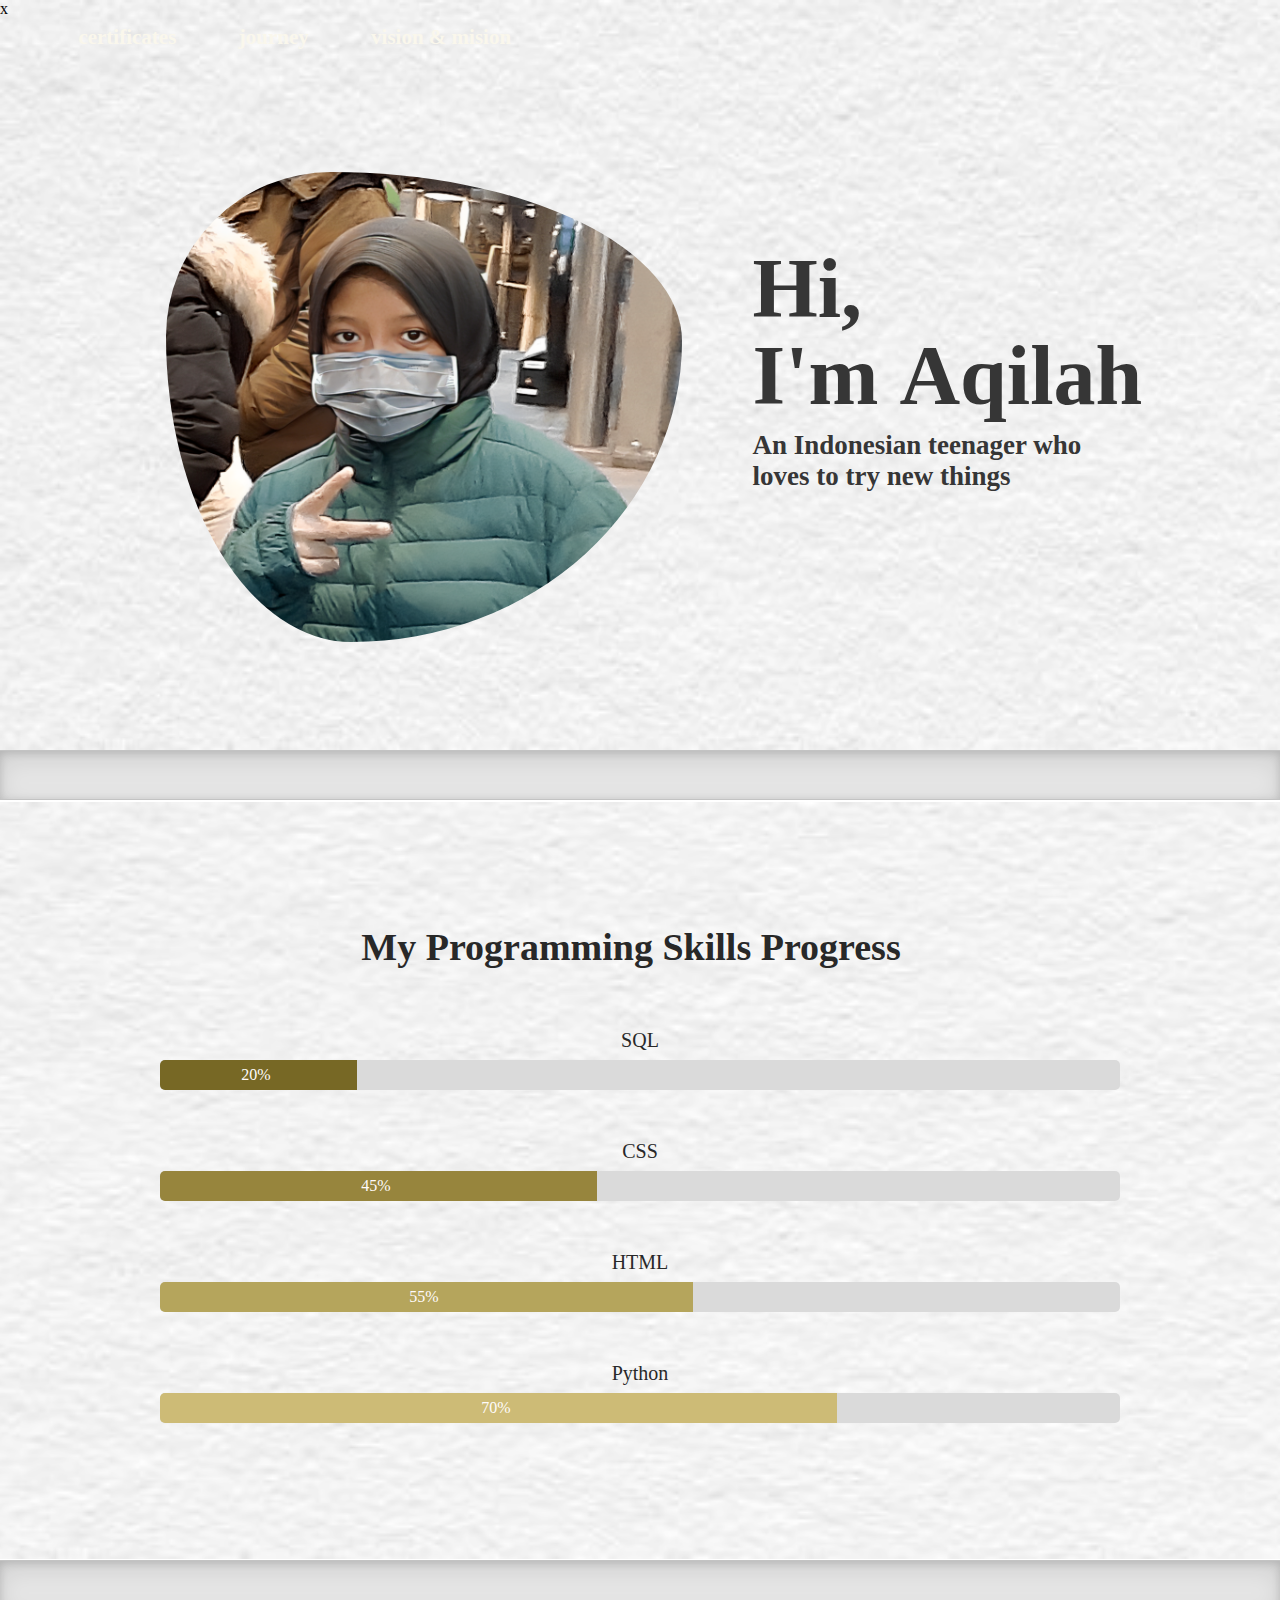
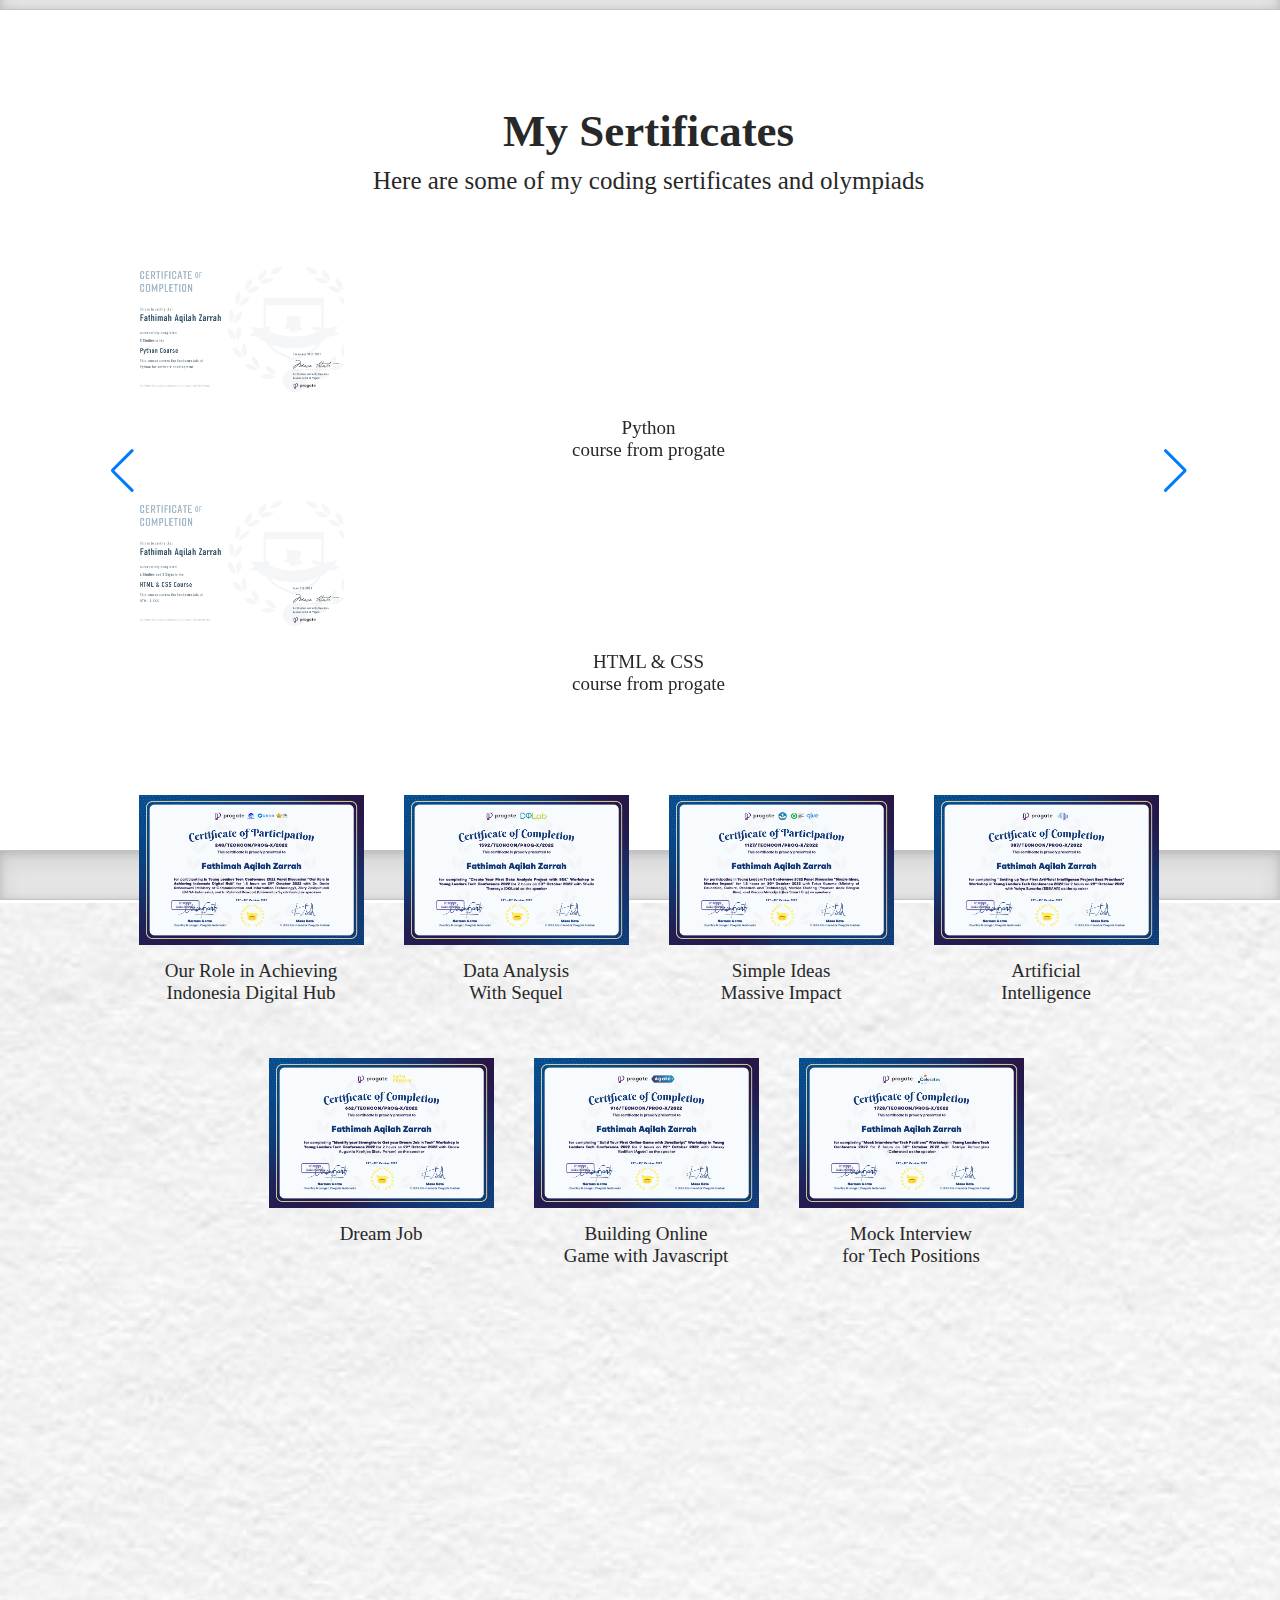
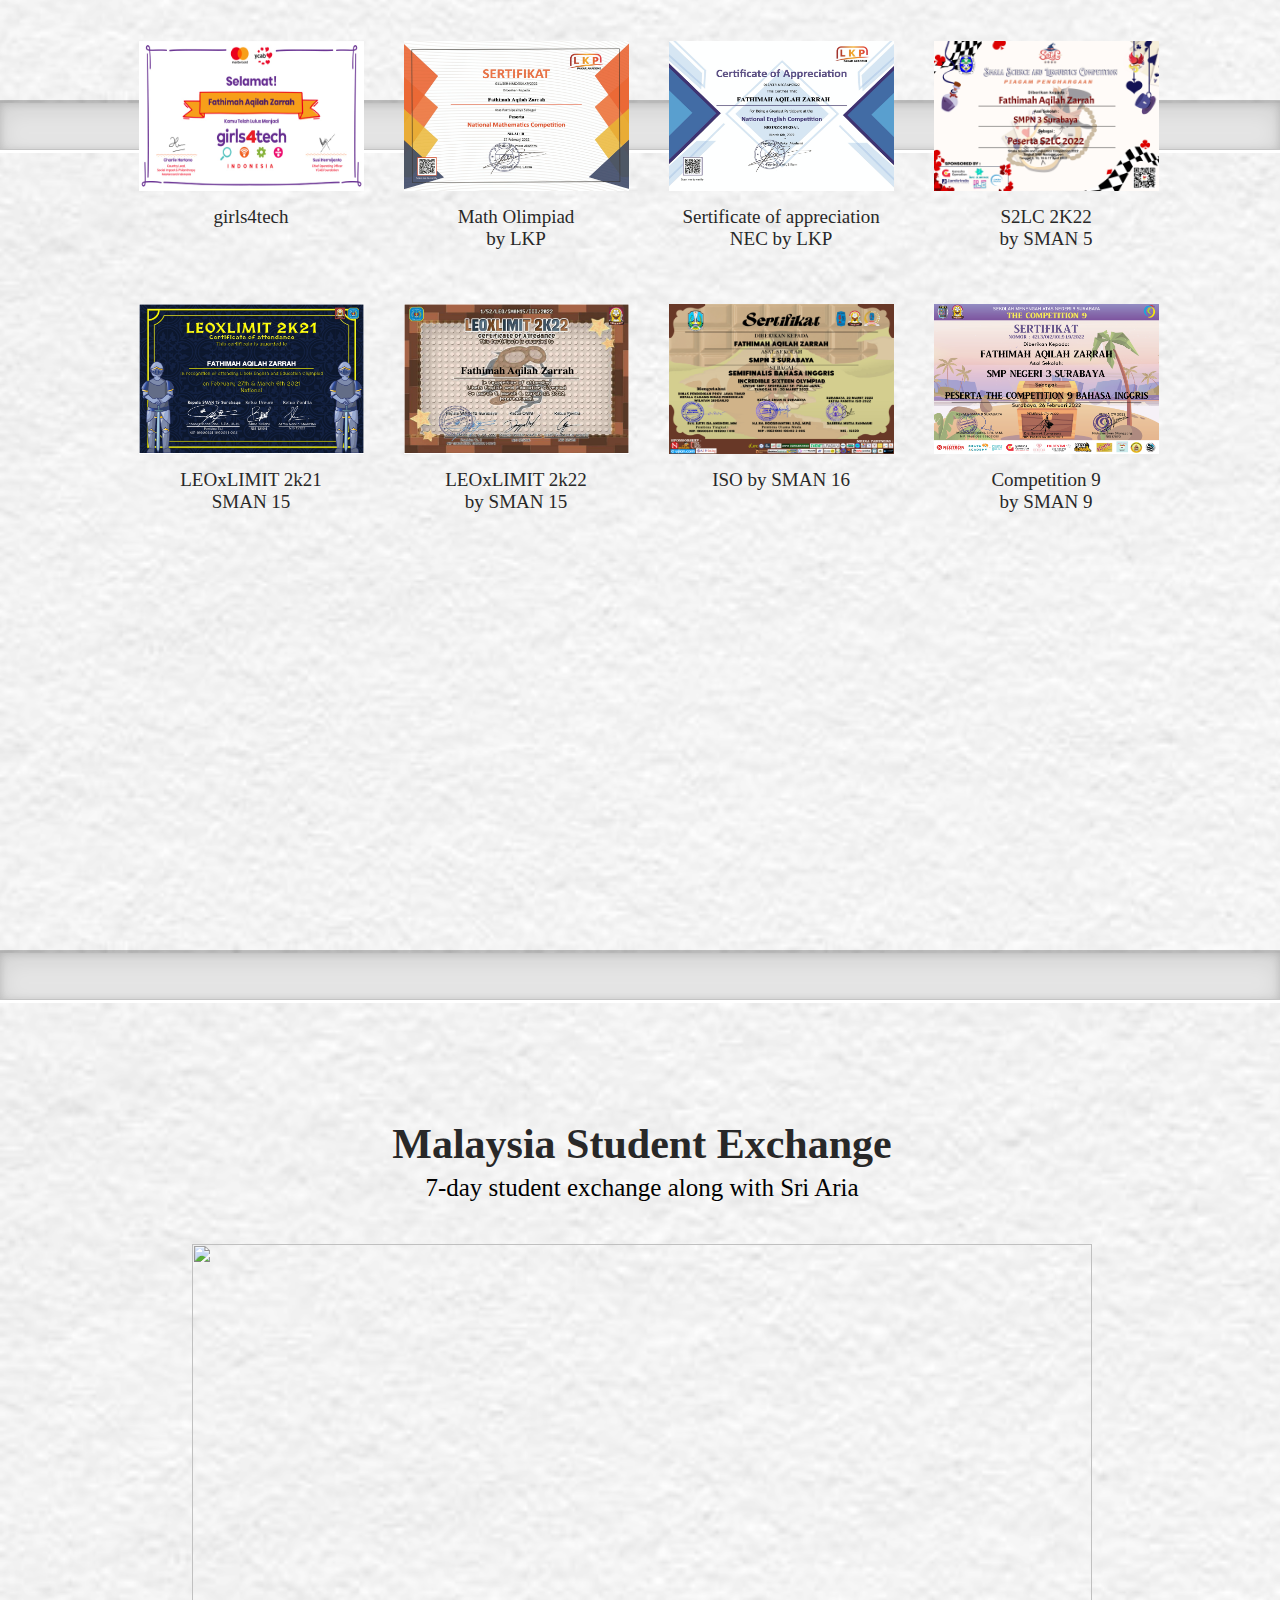
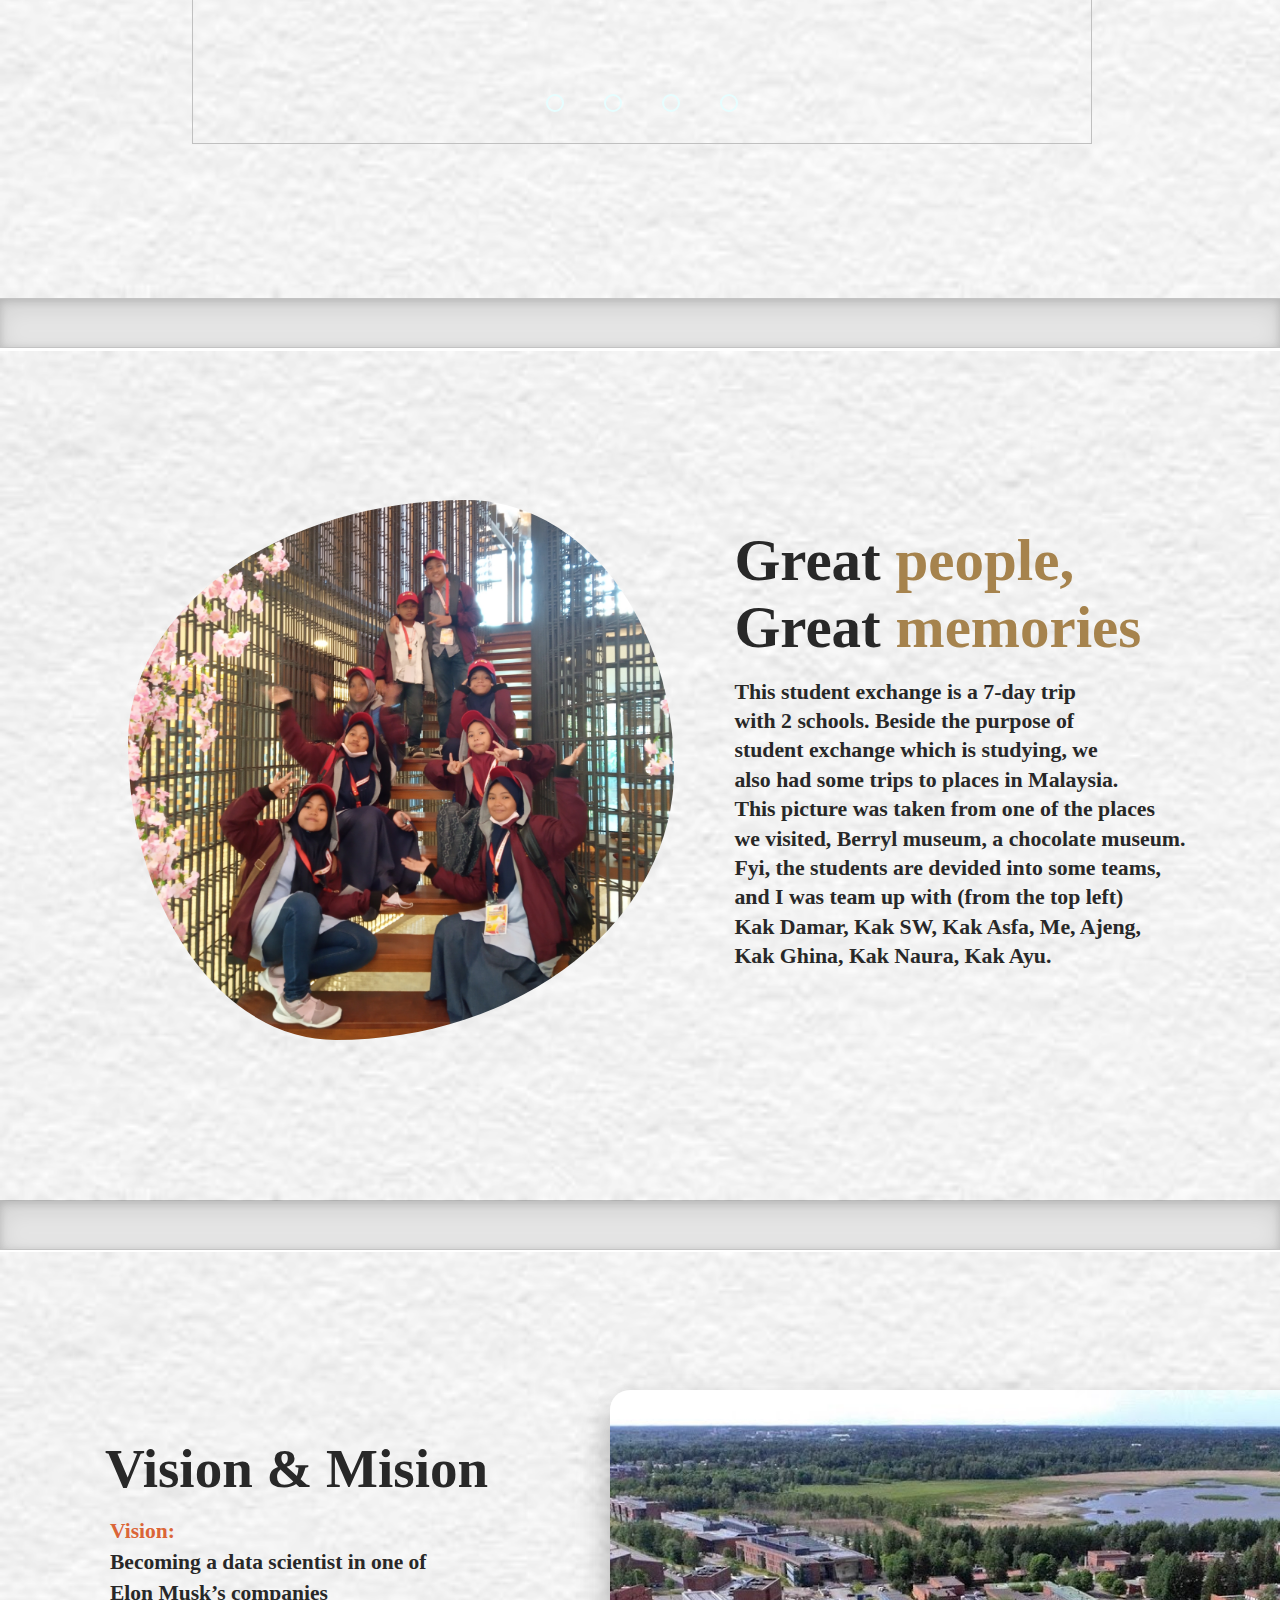
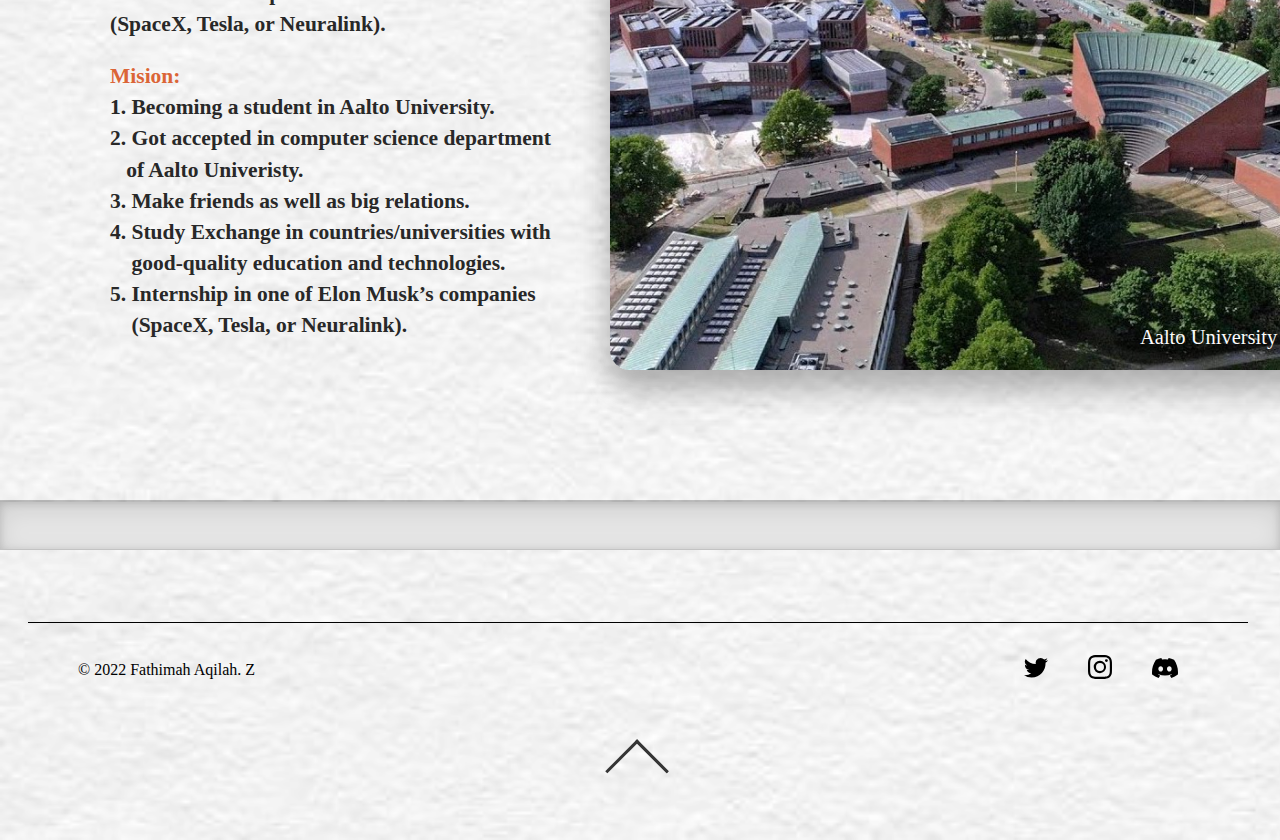
==== commit f68ac460: "Update index.html" ====
--- a/index.html
+++ b/index.html
@@ -11,9 +11,9 @@
 
 
 		<div class="first-page">
-			<img src="/ProjectAkhir/myimages/wallpaper4.jpeg" alt="" class="bg">
-			<img src="/ProjectAkhir/myimages/decoration1.png" alt="" class="decor1">
-			<img src="/ProjectAkhir/myimages/decoration1.png" alt="" class="decor2">
+			<img src="wallpaper4.jpeg" alt="" class="bg">
+			<img src="decoration1.png" alt="" class="decor1">
+			<img src="decoration1.png" alt="" class="decor2">
 
 
 			<div class="navbar" id="navbar">
@@ -28,7 +28,7 @@
 
 
 			<div class="intro">
-				<img src="/ProjectAkhir/myimages/myself.png" alt="">
+				<img src="myself.png" alt="">
 				<div class="intro-desc">
 					<h1 class="h1-1">Hi,</h1>
 					<h1 class="h1-2">I'm <strong>Aqilah</strong></h1>
@@ -46,7 +46,7 @@
 			<img src="/ProjectAkhir/myimages/flower2.png" alt="" class="flower1">
 			<img src="/ProjectAkhir/myimages/flower2.png" alt="" class="flower2"> -->
 
-			<img src="/ProjectAkhir/myimages/wallpaper4.jpeg" alt="" class="bg-4">
+			<img src="wallpaper4.jpeg" alt="" class="bg-4">
 
 			<h1>My Programming Skills Progress</h1>
 			<div class="bars">
@@ -89,40 +89,40 @@
 					<div class="swiper-wrapper">
 						<div class="swiper-slide">
 							<div class="myItem">
-								<img src="/ProjectAkhir/certificates/Python.png" alt="">
+								<img src="Python.png" alt="">
 								<p>Python <br> course from progate</p>
 							</div>
 							<div class="myItem">
-								<img src="/ProjectAkhir/certificates/html&css.png" alt="">
+								<img src="html&css.png" alt="">
 								<p> HTML & CSS <br> course from progate</p>
 							</div>
 						</div>
 		
 						<div class="swiper-slide">
 							<div class="myItem">
-								<img src="/ProjectAkhir/certificates/Javascript.png" alt="">
+								<img src="Javascript.png" alt="">
 								<p>Javascript <br> course from progate</p>
 							</div>
 							<div class="myItem">
-								<img src="/ProjectAkhir/certificates/Java.png" alt="">
+								<img src="Java.png" alt="">
 								<p>Java <br> course from progate</p>
 							</div>
 						</div>
 		
 						<div class="swiper-slide">
 							<div class="myItem">
-								<img src="/ProjectAkhir/certificates/Ruby.png" alt="">
+								<img src="Ruby.png" alt="">
 								<p>Ruby <br> course from progate</p>
 							</div>
 							<div class="myItem">
-								<img src="/ProjectAkhir/certificates/SQL.png" alt="">
+								<img src="SQL.png" alt="">
 								<p>Sequel <br> course from progate</p>
 							</div>
 						</div>
 		
 						<div class="swiper-slide">
 							<div class="myItem">
-								<img src="/ProjectAkhir/certificates/CommandLine.png" alt="">
+								<img src="CommandLine.png" alt="">
 								<p>Command Line <br> course from progate</p>
 							</div>
 						</div>
@@ -135,37 +135,37 @@
 			</div>
 
 				<div class="fourth">
-					<img src="/ProjectAkhir/myimages/wallpaper4.jpeg" alt="" class="bg-6">
+					<img src="wallpaper4.jpeg" alt="" class="bg-6">
 
 					<div class="third-row">
 						<div class="myItem">
-							<img src="/ProjectAkhir/certificates/Our Role in Achieving Indonesia Digital Hub.png" alt="">
+							<img src="Our Role in Achieving Indonesia Digital Hub.png" alt="">
 							<p>Our Role in Achieving <br> Indonesia Digital Hub</p>
 						</div>
 						<div class="myItem">
-							<img src="/ProjectAkhir/certificates/Data Analysis With SQL.png" alt="">
+							<img src="Data Analysis With SQL.png" alt="">
 							<p>Data Analysis <br> With Sequel</p>
 						</div>
 						<div class="myItem">
-							<img src="/ProjectAkhir/certificates/Simple Ideas, Massive Impact.png" alt="">
+							<img src="Simple Ideas, Massive Impact.png" alt="">
 							<p>Simple Ideas <br> Massive Impact</p>
 						</div>
 						<div class="myItem">
-							<img src="/ProjectAkhir/certificates/Artificial Intelligence.png" alt="">
+							<img src="Artificial Intelligence.png" alt="">
 							<p>Artificial <br> Intelligence</p>
 						</div>
 					</div>
 					<div class="forth-row">
 						<div class="myItem">
-							<img src="/ProjectAkhir/certificates/Dream Job.png" alt="">
+							<img src="Dream Job.png" alt="">
 							<p>Dream Job</p>
 						</div>
 						<div class="myItem">
-							<img src="/ProjectAkhir/certificates/Building Online Game with js.png" alt="">
+							<img src="Building Online Game with js.png" alt="">
 							<p>Building Online <br> Game with Javascript</p>
 						</div>
 						<div class="myItem">
-							<img src="/ProjectAkhir/certificates/Mock Interview for Tech Positions.png" alt="">
+							<img src="Mock Interview for Tech Positions.png" alt="">
 							<p>Mock Interview <br> for Tech Positions</p>
 						</div>
 					</div>
@@ -173,41 +173,41 @@
 
 
 				<div class="fifth">
-					<img src="/ProjectAkhir/myimages/wallpaper4.jpeg" alt="" class="bg-7">
+					<img src="wallpaper4.jpeg" alt="" class="bg-7">
 
 					<div class="fifth-row">
 						<div class="myItem">
-							<img src="/ProjectAkhir/certificates/girls4tech.jpg" alt="">
+							<img src="girls4tech.jpg" alt="">
 							<p>girls4tech</p>
 						</div>
 						<div class="myItem">
-							<img src="/ProjectAkhir/certificates/olim mtk.png" alt="">
+							<img src="olim mtk.png" alt="">
 							<p>Math Olimpiad <br> by LKP</p>
 						</div>
 						<div class="myItem">
-							<img src="/ProjectAkhir/certificates/Piagam NEC by LKP.png" alt="">
+							<img src="Piagam NEC by LKP.png" alt="">
 							<p>Sertificate of appreciation <br> NEC by LKP</p>
 						</div>
 						<div class="myItem">
-							<img src="/ProjectAkhir/certificates/S2LC 2022.png" alt="">
+							<img src="S2LC 2022.png" alt="">
 							<p>S2LC 2K22 <br> by SMAN 5</p>
 						</div>
 					</div>
 					<div class="sixth-row">
 						<div class="myItem">
-							<img src="/ProjectAkhir/certificates/LEOxLIMIT 2K21.png" alt="">
+							<img src="LEOxLIMIT 2K21.png" alt="">
 							<p>LEOxLIMIT 2k21 <br> SMAN 15</p>
 						</div>
 						<div class="myItem">
-							<img src="/ProjectAkhir/certificates/LEOxLIMIT 2K22.png" alt="">
+							<img src="LEOxLIMIT 2K22.png" alt="">
 							<p>LEOxLIMIT 2k22 <br> by SMAN 15</p>
 						</div>
 						<div class="myItem">
-							<img src="/ProjectAkhir/certificates/ISO.png" alt="">
+							<img src="ISO.png" alt="">
 							<p>ISO by SMAN 16</p>
 						</div>
 						<div class="myItem">
-							<img src="/ProjectAkhir/certificates/C9 competition.png" alt="">
+							<img src="C9 competition.png" alt="">
 							<p>Competition 9 <br> by SMAN 9</p>
 						</div>
 					</div>
@@ -221,7 +221,7 @@
 
 		<div class="popup-image">
 			<span>&times;</span>
-			<img src="/ProjectAkhir/certificates/Python.png" alt="">
+			<img src="Python.png" alt="">
 		</div>
 
 		<script>
@@ -242,7 +242,7 @@
 		<div class="devider5" id="journey"></div>
 
 
-		<img src="/ProjectAkhir/myimages/wallpaper4.jpeg" alt="" class="bg-8">
+		<img src="wallpaper4.jpeg" alt="" class="bg-8">
 
 		<div class="slider">
 			<h1>Malaysia Student Exchange</h1>
@@ -256,16 +256,16 @@
 				<!--radio buttons end-->
 				<!--slide images start-->
 				<div class="slide first">
-					<img src="/ProjectAkhir/myimages/1.jpg" alt="">
+					<img src="myimages/1.jpg" alt="">
 				</div>
 				<div class="slide">
-					<img src="/ProjectAkhir/myimages/2.jpg" alt="">
+					<img src="myimages/2.jpg" alt="">
 				</div>
 				<div class="slide">
-					<img src="/ProjectAkhir/myimages/3.jpg" alt="">
+					<img src="myimages/3.jpg" alt="">
 				</div>
 				<div class="slide">
-					<img src="/ProjectAkhir/myimages/4.jpg" alt="">
+					<img src="myimages/4.jpg" alt="">
 				</div>
 				<!--slide images end-->
 				<!--automatic navigation start-->
@@ -301,10 +301,10 @@
 	  
 		<div class="devider6"></div>
 
-		<img src="/ProjectAkhir/myimages/wallpaper4.jpeg" alt="" class="bg-9">
+		<img src="/wallpaper4.jpeg" alt="" class="bg-9">
 
 		<div class="sixth">
-			<img src="/ProjectAkhir/myimages/My team.jpg" alt="" class="sixth-img">
+			<img src="My team.jpg" alt="" class="sixth-img">
 			<div class="sixth-info">
 				<h1 style="margin-top: -5px;">Great <span>people,</span></h1>
 				<h1 class='h1-2'>Great <span>memories</span></h1>
@@ -342,9 +342,9 @@
 			</symbol>
 		</svg>
 
-		<img src="/ProjectAkhir/myimages/wallpaper44.jpeg" alt="" class="bg-10">
-
-		<img src="/ProjectAkhir/myimages/wallpaper4.jpeg" alt="" class="bg-11">
+		<img src="wallpaper44.jpeg" alt="" class="bg-10">
+
+		<img src="wallpaper4.jpeg" alt="" class="bg-11">
 
 		<div class="seventh">
 			<div class="seventh-desc">
@@ -368,7 +368,7 @@
 				</pre>
 			</div>
 			<p>Aalto University</p>
-			<img src="/ProjectAkhir/myimages/aalto university.jpeg" alt="">
+			<img src="aalto university.jpeg" alt="">
 		</div>
 
 		<div class="devider8"></div>
